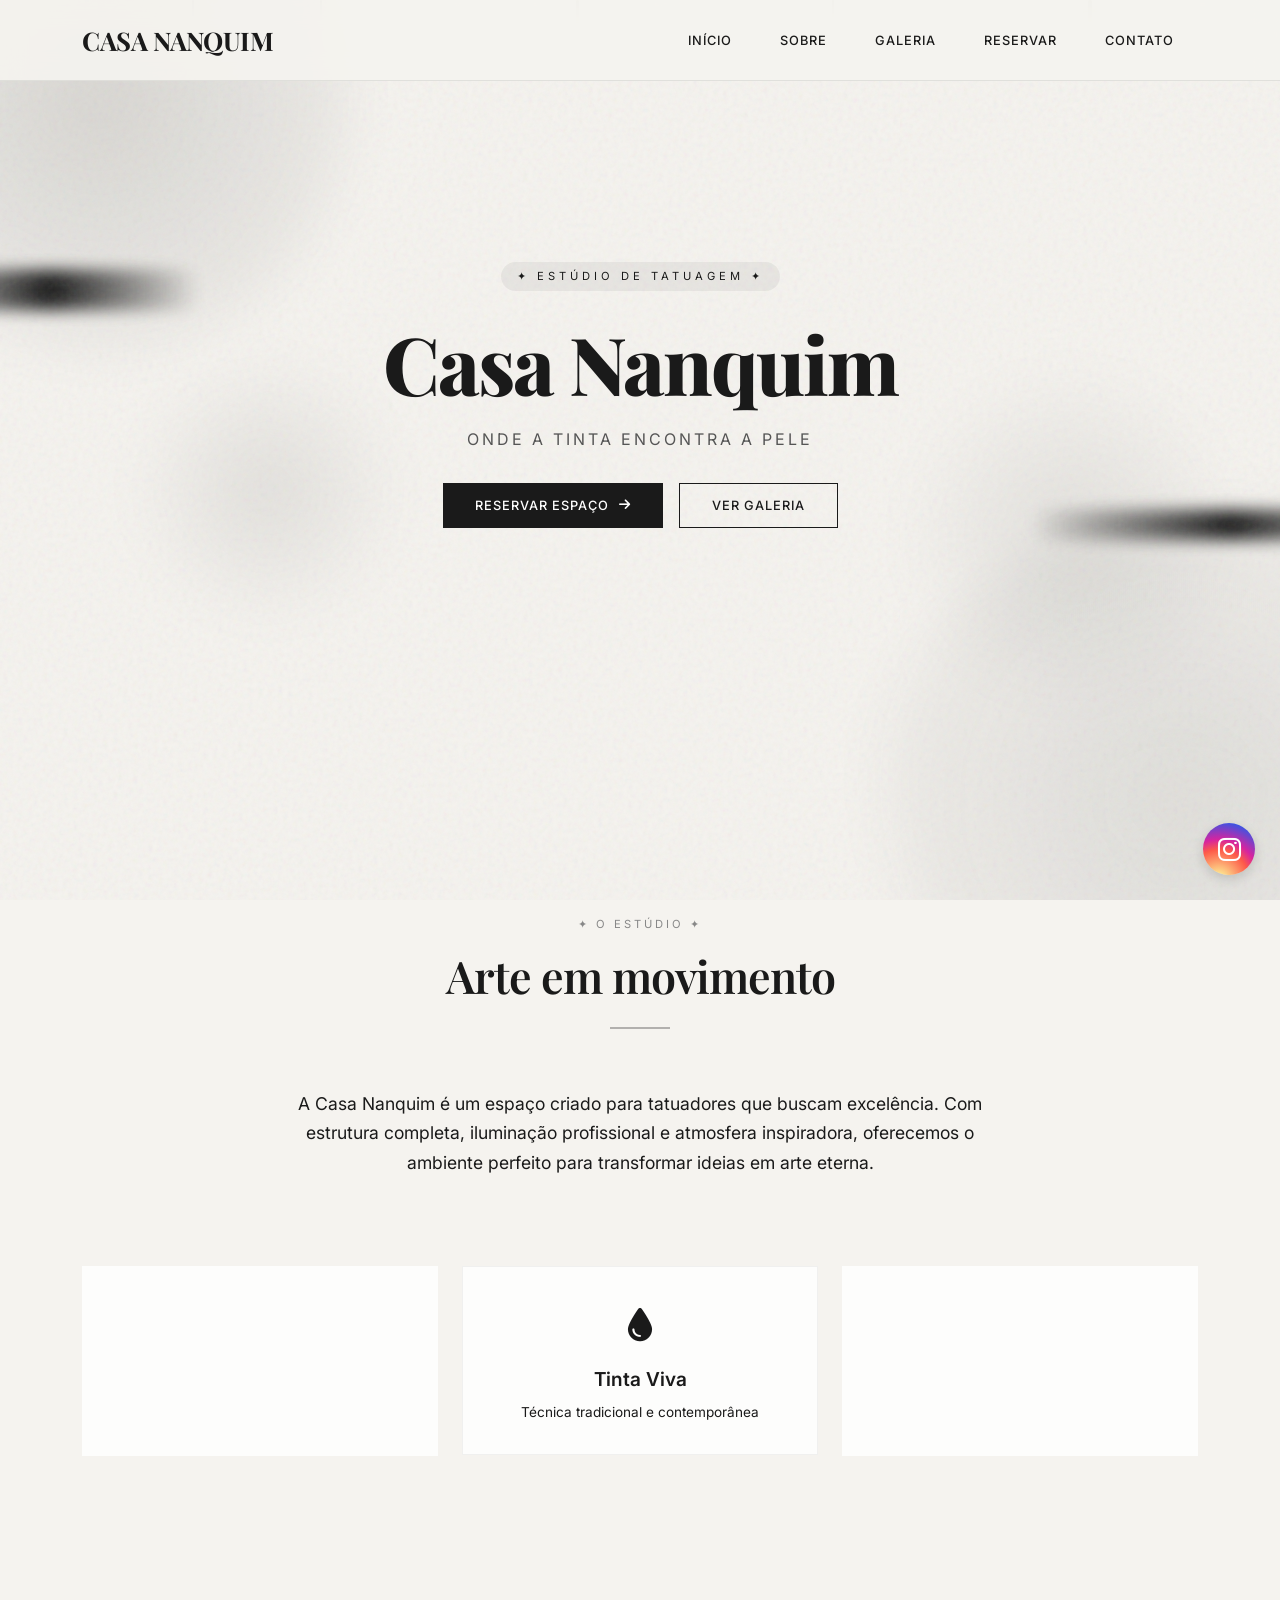
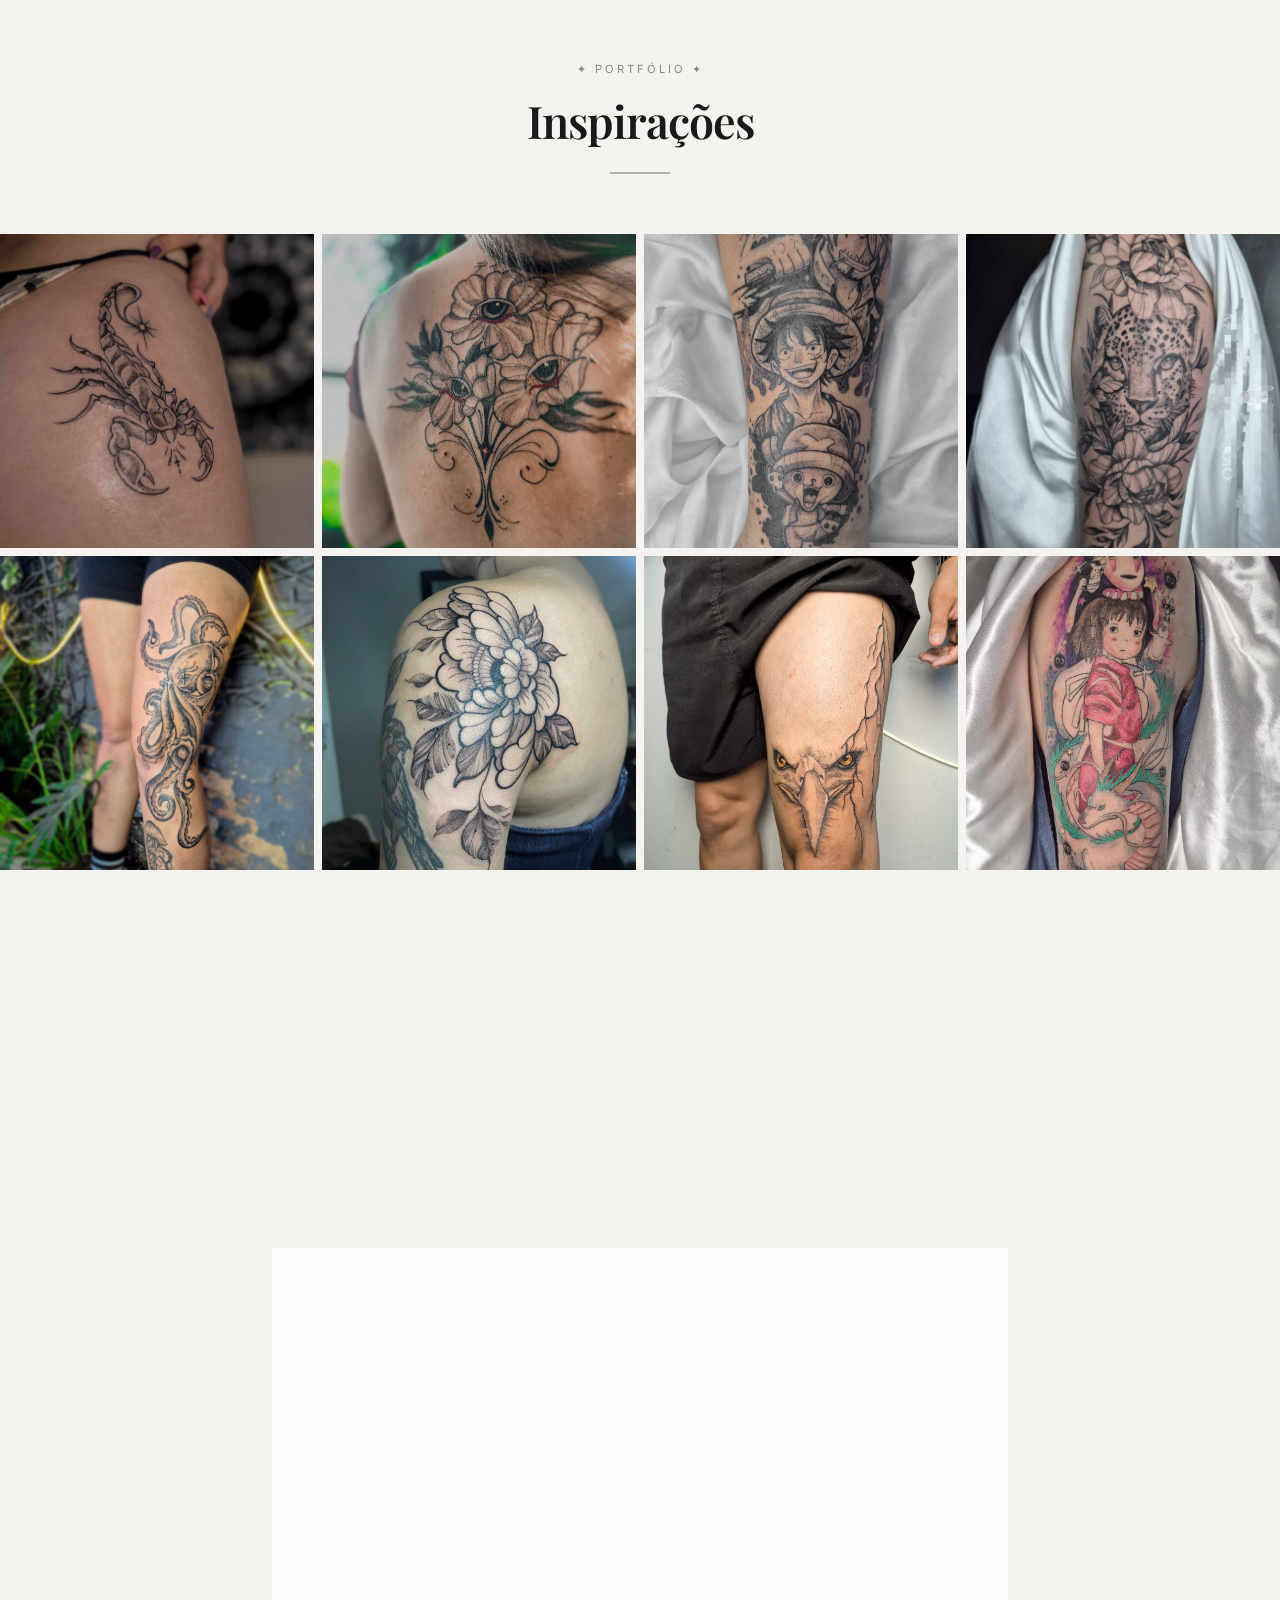
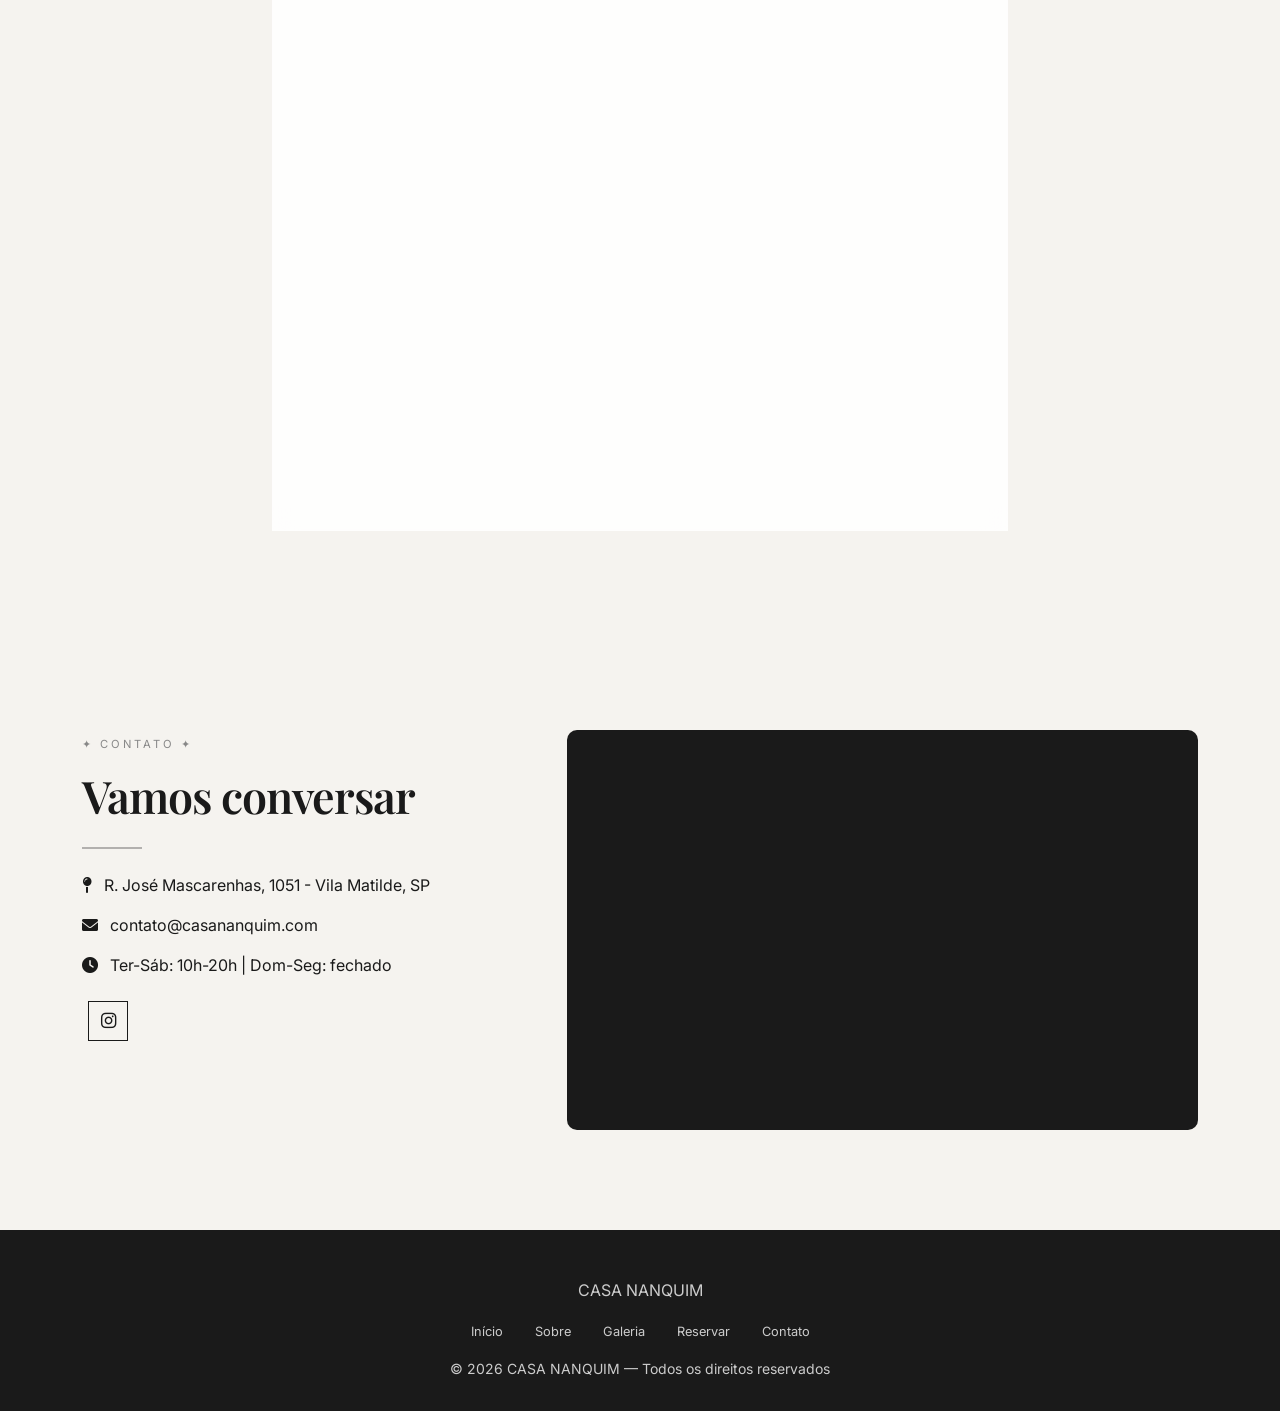
==== index.html @ 921f2892 "Update index.html" ====
<!DOCTYPE html>
<html lang="pt-BR">
<head>
  <meta charset="UTF-8">
  <meta name="viewport" content="width=device-width, initial-scale=1.0, viewport-fit=cover">
  <meta name="description" content="Casa Nanquim - Estúdio de Tatuagem. Reserve seu espaço.">
  <title>Casa Nanquim | Estúdio de Tatuagem</title>
  
  <!-- Fonts & Libraries -->
  <link href="https://cdn.jsdelivr.net/npm/bootstrap@5.3.0/dist/css/bootstrap.min.css" rel="stylesheet">
  <link href="https://fonts.googleapis.com/css2?family=Inter:opsz,wght@14..32,300;400;500;600;700;800&family=Playfair+Display:wght@400;500;600;700;800;900&display=swap" rel="stylesheet">
  <link rel="stylesheet" href="https://cdnjs.cloudflare.com/ajax/libs/font-awesome/6.0.0-beta3/css/all.min.css">
  <link href="https://unpkg.com/aos@2.3.1/dist/aos.css" rel="stylesheet">
  
  <!-- Main CSS -->
  <link rel="stylesheet" href="style.css">
  
  <!-- Favicon inline -->
  <link rel="icon" type="image/png" href="./img/faviconnanquim.png">
</head>
<body>

<!-- Transição de entrada -->
<div class="page-transition" id="pageTransition">
  <div class="transition-content">
    <div class="logo-icon">
      <img src="img/logo.png" alt="Casa Nanquim" style="width: 80px; height: auto;">
    </div>
    <h3>CASA NANQUIM</h3>
    <div class="ink-drop"></div>
    <p style="color: #f5f3ef; letter-spacing: 2px; font-size: 0.8rem;">Onde a tinta encontra a pele</p>
  </div>
</div>

<!-- Camada de efeitos de tinta -->
<div class="ink-canvas">
  <div class="ink-blob"></div><div class="ink-blob"></div><div class="ink-blob"></div><div class="ink-blob"></div>
  <div class="ink-splash"></div><div class="ink-splash"></div><div class="ink-splash"></div><div class="ink-splash"></div><div class="ink-splash"></div>
  <div class="ink-drip"></div><div class="ink-drip"></div><div class="ink-drip"></div><div class="ink-drip"></div><div class="ink-drip"></div>
  <div class="ink-stroke"></div><div class="ink-stroke"></div>
</div>
<div class="paper-texture"></div>

<div class="content">
  <!-- Navbar -->
  <nav class="navbar navbar-expand-lg fixed-top">
    <div class="container">
      <a class="navbar-brand" href="#">CASA NANQUIM</a>
      <button class="navbar-toggler" type="button" data-bs-toggle="collapse" data-bs-target="#navbarNav">
        <i class="fas fa-bars"></i>
      </button>
      <div class="collapse navbar-collapse" id="navbarNav">
        <ul class="navbar-nav ms-auto">
          <li class="nav-item"><a class="nav-link" href="#home">Início</a></li>
          <li class="nav-item"><a class="nav-link" href="#sobre">Sobre</a></li>
          <li class="nav-item"><a class="nav-link" href="#galeria">Galeria</a></li>
          <li class="nav-item"><a class="nav-link" href="#reserva">Reservar</a></li>
          <li class="nav-item"><a class="nav-link" href="#contato">Contato</a></li>
        </ul>
      </div>
    </div>
  </nav>

  <!-- Hero -->
  <section id="home" class="hero">
    <div class="hero-content" data-aos="fade-up-ink" data-aos-duration="1000">
      <div class="hero-badge" data-aos="fade-up" data-aos-delay="200">✦ ESTÚDIO DE TATUAGEM ✦</div>
      <h1 data-aos="zoom-ink" data-aos-delay="400">Casa Nanquim</h1>
      <div class="subtitle" data-aos="fade-up" data-aos-delay="600">Onde a tinta encontra a pele</div>
      <div class="d-flex gap-3 justify-content-center" data-aos="fade-up" data-aos-delay="800">
        <a href="#reserva" class="btn-ink">Reservar espaço <i class="fas fa-arrow-right"></i></a>
        <a href="#galeria" class="btn-ink btn-outline">Ver galeria</a>
      </div>
    </div>
  </section>

  <!-- Sobre -->
  <section id="sobre">
    <div class="container">
      <div class="section-header" data-aos="fade-up">
        <span class="section-tag">✦ O ESTÚDIO ✦</span>
        <h2 class="section-title">Arte em movimento</h2>
        <div class="ink-divider"></div>
      </div>
      <div class="row justify-content-center">
        <div class="col-lg-8 text-center" data-aos="fade-up-ink" data-aos-delay="100">
          <p style="font-size: 1.1rem; line-height: 1.7;">A Casa Nanquim é um espaço criado para tatuadores que buscam excelência. Com estrutura completa, iluminação profissional e atmosfera inspiradora, oferecemos o ambiente perfeito para transformar ideias em arte eterna.</p>
        </div>
      </div>
      <div class="row mt-5 g-4 row-cards">
        <div class="col-md-4 d-flex" data-aos="slide-right-ink" data-aos-delay="100">
          <div class="card-ink w-100">
            <div class="brush-icon"><i class="fas fa-feather-alt"></i></div>
            <h5>Precisão</h5>
            <p class="small">Traços precisos como pinceladas de nanquim</p>
          </div>
        </div>
        <div class="col-md-4 d-flex" data-aos="zoom-ink" data-aos-delay="200">
          <div class="card-ink w-100">
            <div class="brush-icon"><i class="fas fa-droplet"></i></div>
            <h5>Tinta Viva</h5>
            <p class="small">Técnica tradicional e contemporânea</p>
          </div>
        </div>
        <div class="col-md-4 d-flex" data-aos="slide-left-ink" data-aos-delay="300">
          <div class="card-ink w-100">
            <div class="brush-icon"><i class="fas fa-palette"></i></div>
            <h5>Expressão</h5>
            <p class="small">Cada traço carrega sua identidade</p>
          </div>
        </div>
      </div>
    </div>
  </section>

  <!-- Galeria -->
  <section id="galeria">
    <div class="container-fluid px-0">
      <div class="section-header" data-aos="fade-up">
        <span class="section-tag">✦ PORTFÓLIO ✦</span>
        <h2 class="section-title">Inspirações</h2>
        <div class="ink-divider"></div>
      </div>
    </div>
    <div class="gallery-grid" data-aos="fade-up-ink" data-aos-delay="100">
      <div class="gallery-item" data-img="/img/tatoo1.jpeg"><img src="/img/tatoo1.jpeg" alt="Tattoo 1"><div class="gallery-overlay"><i class="fas fa-search-plus"></i></div></div>
      <div class="gallery-item" data-img="/img/tatoo2.jpeg"><img src="/img/tatoo2.jpeg" alt="Tattoo 2"><div class="gallery-overlay"><i class="fas fa-search-plus"></i></div></div>
      <div class="gallery-item" data-img="/img/tatoo3.jpeg"><img src="/img/tatoo3.jpeg" alt="Tattoo 3"><div class="gallery-overlay"><i class="fas fa-search-plus"></i></div></div>
      <div class="gallery-item" data-img="/img/tatoo4.jpeg"><img src="/img/tatoo4.jpeg" alt="Tattoo 4"><div class="gallery-overlay"><i class="fas fa-search-plus"></i></div></div>
      <div class="gallery-item" data-img="/img/tatoo5.jpeg"><img src="/img/tatoo5.jpeg" alt="Tattoo 5"><div class="gallery-overlay"><i class="fas fa-search-plus"></i></div></div>
      <div class="gallery-item" data-img="/img/tatoo6.jpeg"><img src="/img/tatoo6.jpeg" alt="Tattoo 6"><div class="gallery-overlay"><i class="fas fa-search-plus"></i></div></div>
      <div class="gallery-item" data-img="/img/tatoo7.jpeg"><img src="/img/tatoo7.jpeg" alt="Tattoo 7"><div class="gallery-overlay"><i class="fas fa-search-plus"></i></div></div>
      <div class="gallery-item" data-img="/img/tatoo8.jpeg"><img src="/img/tatoo8.jpeg" alt="Tattoo 8"><div class="gallery-overlay"><i class="fas fa-search-plus"></i></div></div>
    </div>
  </section>

  <!-- Modal Galeria -->
  <div class="gallery-modal" id="galleryModal"><span class="close-modal">&times;</span><img id="modalImage" src="" alt=""></div>

  <!-- Reserva -->
  <section id="reserva" class="reserva-section">
    <div class="container">
      <div class="section-header" data-aos="fade-up">
        <span class="section-tag">✦ RESERVE SEU ESPAÇO ✦</span>
        <h2 class="section-title">Agende sua sessão</h2>
        <div class="ink-divider"></div>
      </div>
      <div class="row g-4 justify-content-center">
        <div class="col-lg-8" data-aos="zoom-ink" data-aos-delay="100">
          <div class="booking-card">
            <form id="reservaForm">
              <div class="row">
                <div class="col-md-6 mb-3"><label class="form-label">Nome do Tatuador *</label><input type="text" class="form-control" id="nome" required></div>
                <div class="col-md-6 mb-3"><label class="form-label">WhatsApp *</label><input type="tel" class="form-control" id="whatsapp" placeholder="(11) 99999-9999" required></div>
              </div>
              <div class="mb-3"><label class="form-label">Email (opcional)</label><input type="email" class="form-control" id="email"></div>
              
              <div class="mb-4">
                <label class="form-label">1. Duração da Sessão *</label>
                <div class="row g-3">
                  <div class="col-md-4"><button type="button" class="opcao-btn" data-duracao="2" data-horas="2" data-valor="80"><i class="fas fa-clock me-2"></i><strong>2 horas</strong><br><span class="valor">R$ 80,00</span></button></div>
                  <div class="col-md-4"><button type="button" class="opcao-btn" data-duracao="4" data-horas="4" data-valor="150"><i class="fas fa-clock me-2"></i><strong>4 horas</strong><br><span class="valor">R$ 150,00</span></button></div>
                  <div class="col-md-4"><button type="button" class="opcao-btn" data-duracao="8" data-horas="8" data-valor="250"><i class="fas fa-clock me-2"></i><strong>8 horas</strong><br><span class="valor">R$ 250,00</span></button></div>
                </div>
              </div>
              
              <div class="mb-4"><label class="form-label">2. Selecione a Data *</label><input type="date" class="form-control" id="data" required></div>
              
              <div class="mb-4"><label class="form-label">3. Horários Disponíveis *</label><div id="horariosContainer" class="horarios-grid"><div class="texto-muted">Primeiro, selecione a duração e a data</div></div></div>
              
              <button type="submit" class="btn-ink w-100" id="submitBtn"><i class="fas fa-calendar-check me-2"></i> Solicitar Reserva</button>
              <div id="mensagem" class="mt-3"></div>
            </form>
            <div class="status-card p-3 mt-4">
              <div class="d-flex justify-content-between align-items-center">
                <span><i class="fas fa-sync-alt me-2" id="statusIcon"></i><span id="statusText"></span></span>
                <span class="badge bg-secondary" id="ultimaAtualizacao">-</span>
              </div>
            </div>
          </div>
        </div>
      </div>
    </div>
  </section>

  <!-- Contato -->
  <section id="contato">
    <div class="container">
      <div class="row g-5">
        <div class="col-lg-5" data-aos="slide-right-ink" data-aos-delay="100">
          <span class="section-tag">✦ CONTATO ✦</span>
          <h2 class="section-title">Vamos conversar</h2>
          <div class="ink-divider" style="margin-left: 0;"></div>
          <div class="mt-4">
            <div class="mb-3"><i class="fas fa-map-pin me-2"></i> R. José Mascarenhas, 1051 - Vila Matilde, SP</div>
            <div class="mb-3"><i class="fas fa-envelope me-2"></i> contato@casananquim.com</div>
            <div class="mb-3"><i class="fas fa-clock me-2"></i> Ter-Sáb: 10h-20h | Dom-Seg: fechado</div>
          </div>
          <div class="mt-4">
            <a href="https://www.instagram.com/casananquim/" target="_blank" class="social-icon" aria-label="Instagram"><i class="fab fa-instagram"></i></a>
          </div>
        </div>
        <div class="col-lg-7" data-aos="slide-left-ink" data-aos-delay="100">
          <div class="map-container">
            <iframe 
              src="https://www.google.com/maps?q=Casa+Nanquim+Tatuagem&output=embed"
              allowfullscreen=""
              loading="lazy">
            </iframe>
          </div>
        </div>
      </div>
    </div>
  </section>

  <!-- Footer -->
  <footer class="footer">
    <div class="container text-center">
      <div class="mb-3">CASA NANQUIM</div>
      <div class="mb-3"><a href="#home">Início</a><a href="#sobre">Sobre</a><a href="#galeria">Galeria</a><a href="#reserva">Reservar</a><a href="#contato">Contato</a></div>
      <div class="small">© <span id="currentYear"></span> CASA NANQUIM — Todos os direitos reservados</div>
    </div>
  </footer>
</div>

<!-- Instagram Float -->
<a href="https://www.instagram.com/direct/t/17844168279024215/" class="instagram-float" target="_blank" rel="noopener noreferrer">
  <i class="fab fa-instagram"></i>
</a>

<!-- Scripts -->
<script src="https://cdn.jsdelivr.net/npm/bootstrap@5.3.0/dist/js/bootstrap.bundle.min.js"></script>
<script src="https://unpkg.com/aos@2.3.1/dist/aos.js"></script>
<script src="script.js"></script>
</body>
</html>
---- style.css ----
* {
  margin: 0;
  padding: 0;
  box-sizing: border-box;
}

body {
  background: #f5f3ef;
  color: #1a1a1a;
  font-family: 'Inter', sans-serif;
  overflow-x: hidden;
}

/* ===== TRANSITION DE ENTRADA ===== */
.page-transition {
  position: fixed;
  top: 0;
  left: 0;
  width: 100%;
  height: 100%;
  background: #1a1a1a;
  z-index: 9999;
  display: flex;
  align-items: center;
  justify-content: center;
  transition: transform 0.8s cubic-bezier(0.77, 0, 0.18, 1);
  transform: translateY(0);
}

.page-transition.hide {
  transform: translateY(-100%);
}

.transition-content {
  text-align: center;
  animation: fadeInScale 0.6s ease-out;
}

.transition-content .logo-icon {
  font-size: 4rem;
  color: #f5f3ef;
  margin-bottom: 1rem;
  animation: pulse 1.2s ease-in-out infinite;
}

@keyframes pulse {
  0%, 100% { transform: scale(1); opacity: 1; }
  50% { transform: scale(1.1); opacity: 0.8; }
}

.transition-content h3 {
  font-family: 'Playfair Display', serif;
  color: #f5f3ef;
  letter-spacing: 4px;
  font-size: 1.5rem;
}

.transition-content .ink-drop {
  width: 2px;
  height: 60px;
  background: #f5f3ef;
  margin: 1.5rem auto;
  animation: dropLine 1.2s ease-in-out infinite;
}

@keyframes dropLine {
  0%, 100% { transform: scaleY(0.3); opacity: 0.3; }
  50% { transform: scaleY(1); opacity: 1; }
}

@keyframes fadeInScale {
  from { opacity: 0; transform: scale(0.9); }
  to { opacity: 1; transform: scale(1); }
}

/* ===== EFEITOS DE TINTA CONTÍNUOS ===== */
.ink-canvas {
  position: fixed;
  top: 0;
  left: 0;
  width: 100%;
  height: 100%;
  pointer-events: none;
  z-index: 0;
  overflow: hidden;
}

.ink-blob {
  position: absolute;
  background: radial-gradient(ellipse at center, rgba(0,0,0,0.08) 0%, rgba(0,0,0,0) 70%);
  border-radius: 60% 40% 50% 50% / 45% 50% 50% 55%;
  filter: blur(25px);
  animation: blobFloat 20s ease-in-out infinite;
}

.ink-blob:nth-child(1) { width: 500px; height: 500px; top: -150px; left: -150px; background: radial-gradient(ellipse, rgba(0,0,0,0.12), transparent); }
.ink-blob:nth-child(2) { width: 600px; height: 600px; bottom: -200px; right: -200px; animation-duration: 25s; background: radial-gradient(ellipse, rgba(30,30,30,0.1), transparent); }
.ink-blob:nth-child(3) { width: 350px; height: 350px; top: 40%; left: 70%; animation-duration: 18s; }
.ink-blob:nth-child(4) { width: 280px; height: 280px; bottom: 30%; left: 10%; animation-duration: 22s; }

@keyframes blobFloat {
  0%, 100% { border-radius: 60% 40% 50% 50% / 45% 50% 50% 55%; transform: translate(0,0) rotate(0deg); }
  33% { border-radius: 45% 55% 40% 60% / 50% 45% 55% 50%; transform: translate(40px,-30px) rotate(6deg); }
  66% { border-radius: 50% 45% 55% 40% / 40% 55% 45% 60%; transform: translate(-30px,25px) rotate(-5deg); }
}

.ink-splash {
  position: absolute;
  background: #1a1a1a;
  border-radius: 50%;
  opacity: 0;
  animation: splashAnim 3s ease-out infinite;
}
@keyframes splashAnim {
  0% { transform: scale(0); opacity: 0.4; }
  50% { opacity: 0.2; }
  100% { transform: scale(3); opacity: 0; }
}
.ink-splash:nth-child(5) { width: 60px; height: 60px; top: 20%; left: 15%; animation-delay: 0s; }
.ink-splash:nth-child(6) { width: 40px; height: 40px; bottom: 25%; right: 20%; animation-delay: 1.2s; }
.ink-splash:nth-child(7) { width: 80px; height: 80px; top: 60%; left: 85%; animation-delay: 0.7s; }
.ink-splash:nth-child(8) { width: 30px; height: 30px; top: 75%; left: 30%; animation-delay: 2s; }
.ink-splash:nth-child(9) { width: 50px; height: 50px; bottom: 10%; left: 60%; animation-delay: 1.5s; }

.ink-drip {
  position: absolute;
  width: 3px;
  height: 20px;
  background: #1a1a1a;
  border-radius: 2px;
  opacity: 0.3;
  animation: dripFall 2.8s linear infinite;
}
@keyframes dripFall {
  0% { transform: translateY(-100px); opacity: 0.4; }
  80% { opacity: 0.2; }
  100% { transform: translateY(100vh); opacity: 0; }
}
.ink-drip:nth-child(10) { left: 25%; animation-delay: 0s; width: 2px; height: 15px; }
.ink-drip:nth-child(11) { left: 45%; animation-delay: 1s; width: 3px; height: 25px; }
.ink-drip:nth-child(12) { left: 65%; animation-delay: 0.5s; width: 2px; height: 18px; }
.ink-drip:nth-child(13) { left: 85%; animation-delay: 1.8s; width: 4px; height: 22px; }
.ink-drip:nth-child(14) { left: 15%; animation-delay: 2.2s; width: 2px; height: 16px; }

.ink-stroke {
  position: absolute;
  background: rgba(0,0,0,0.05);
  filter: blur(8px);
  animation: strokeMove 12s ease-in-out infinite;
}
@keyframes strokeMove {
  0%, 100% { transform: translateX(-50px) rotate(0deg); opacity: 0.3; }
  50% { transform: translateX(50px) rotate(5deg); opacity: 0.6; }
}
.ink-stroke:nth-child(15) { width: 300px; height: 40px; top: 30%; left: -100px; background: linear-gradient(90deg, transparent, #1a1a1a, transparent); }
.ink-stroke:nth-child(16) { width: 400px; height: 30px; bottom: 40%; right: -150px; background: linear-gradient(270deg, transparent, #1a1a1a, transparent); animation-duration: 15s; }

.paper-texture {
  position: fixed;
  top: 0;
  left: 0;
  width: 100%;
  height: 100%;
  pointer-events: none;
  z-index: 1;
  opacity: 0.08;
  background-image: url("data:image/svg+xml,%3Csvg viewBox='0 0 200 200' xmlns='http://www.w3.org/2000/svg'%3E%3Cfilter id='noise'%3E%3CfeTurbulence type='fractalNoise' baseFrequency='0.9' numOctaves='4' stitchTiles='stitch'/%3E%3C/filter%3E%3Crect width='100%25' height='100%25' filter='url(%23noise)'/%3E%3C/svg%3E");
}

.content {
  position: relative;
  z-index: 10;
  background: transparent;
}

/* === NAVEGAÇÃO === */
.navbar {
  background: rgba(245, 243, 239, 0.92);
  backdrop-filter: blur(12px);
  border-bottom: 1px solid rgba(0, 0, 0, 0.08);
  padding: 1rem 0;
  transition: all 0.3s ease;
  position: fixed;
  top: 0;
  width: 100%;
  z-index: 1000;
}
.navbar.scrolled {
  padding: 0.6rem 0;
  background: rgba(245, 243, 239, 0.98);
}
.navbar-brand {
  font-family: 'Playfair Display', serif;
  font-size: 1.6rem;
  font-weight: 700;
  letter-spacing: -0.5px;
  color: #1a1a1a !important;
}
.nav-link {
  font-size: 0.8rem;
  font-weight: 500;
  letter-spacing: 1px;
  text-transform: uppercase;
  color: #1a1a1a !important;
  margin: 0 1rem;
  transition: opacity 0.2s;
}
.nav-link:hover { opacity: 0.6; }

/* === HERO === */
.hero {
  min-height: 90vh;
  display: flex;
  align-items: center;
  justify-content: center;
  text-align: center;
  position: relative;
  margin-top: 0;
  padding-top: 80px;
}
.hero-content {
  max-width: 800px;
  margin: 0 auto;
  padding: 2rem;
}
.hero-badge {
  display: inline-block;
  font-size: 0.7rem;
  letter-spacing: 4px;
  text-transform: uppercase;
  background: rgba(0,0,0,0.05);
  padding: 0.4rem 1rem;
  margin-bottom: 1.5rem;
  border-radius: 30px;
}
.hero h1 {
  font-family: 'Playfair Display', serif;
  font-size: 5rem;
  font-weight: 800;
  letter-spacing: -2px;
  margin-bottom: 1rem;
  color: #1a1a1a;
}
.hero .subtitle {
  font-size: 1rem;
  letter-spacing: 3px;
  text-transform: uppercase;
  color: #555;
  margin-bottom: 2rem;
}

/* === BOTÕES === */
.btn-ink {
  display: inline-flex;
  align-items: center;
  gap: 10px;
  background: #1a1a1a;
  color: #fff;
  border: none;
  padding: 12px 32px;
  font-size: 0.8rem;
  font-weight: 500;
  letter-spacing: 1px;
  text-transform: uppercase;
  transition: all 0.3s ease;
  position: relative;
  overflow: hidden;
  text-decoration: none;
}
.btn-ink::after {
  content: '';
  position: absolute;
  top: 0;
  left: -100%;
  width: 100%;
  height: 100%;
  background: linear-gradient(90deg, transparent, rgba(255,255,255,0.2), transparent);
  transition: left 0.5s;
}
.btn-ink:hover::after { left: 100%; }
.btn-ink:hover { background: #333; transform: translateY(-2px); color: #fff; }
.btn-outline {
  background: transparent;
  border: 1px solid #1a1a1a;
  color: #1a1a1a;
}
.btn-outline:hover { background: #1a1a1a; color: #fff; }

/* === SEÇÕES === */
section { padding: 100px 0; position: relative; }
.section-header { text-align: center; margin-bottom: 60px; }
.section-tag { font-size: 0.7rem; letter-spacing: 3px; text-transform: uppercase; color: #888; margin-bottom: 1rem; display: inline-block; }
.section-title { font-family: 'Playfair Display', serif; font-size: 2.8rem; font-weight: 600; letter-spacing: -1px; margin-bottom: 1rem; color: #1a1a1a; }
.ink-divider { width: 60px; height: 2px; background: #1a1a1a; margin: 1.5rem auto; opacity: 0.3; }

/* === CARDS - Tamanhos uniformes === */
.row-cards {
  display: flex;
  flex-wrap: wrap;
}
.card-ink {
  background: rgba(255,255,255,0.8);
  backdrop-filter: blur(4px);
  border: 1px solid rgba(0,0,0,0.05);
  padding: 2rem 1.5rem;
  text-align: center;
  transition: all 0.4s ease;
  cursor: pointer;
  position: relative;
  overflow: hidden;
  height: 100%;
  display: flex;
  flex-direction: column;
  justify-content: flex-start;
  align-items: center;
}
.card-ink::before {
  content: '';
  position: absolute;
  top: -50%;
  left: -50%;
  width: 200%;
  height: 200%;
  background: radial-gradient(circle, rgba(0,0,0,0.03) 0%, transparent 70%);
  opacity: 0;
  transition: opacity 0.5s;
}
.card-ink:hover::before { opacity: 1; }
.card-ink:hover { transform: translateY(-8px); box-shadow: 0 20px 30px -15px rgba(0,0,0,0.1); }
.card-ink.selected {
  background: #1a1a1a;
  color: #fff;
  border-color: #1a1a1a;
}
.card-ink.selected .price, .card-ink.selected .brush-icon { color: #fff; }
.brush-icon { font-size: 2.2rem; color: #1a1a1a; margin-bottom: 1rem; display: inline-block; }
.card-ink h5 { font-size: 1.2rem; font-weight: 600; margin-bottom: 0.75rem; }
.card-ink p { font-size: 0.85rem; line-height: 1.4; margin-bottom: 0; flex-grow: 0; }
.card-ink .price { font-size: 1.8rem; font-weight: 700; margin: 0.5rem 0; }

/* === FORMULÁRIO DE RESERVA === */
.booking-card {
  background: rgba(255,255,255,0.85);
  backdrop-filter: blur(12px);
  border: 1px solid rgba(0,0,0,0.05);
  padding: 2.5rem;
}
.form-control {
  background: #fff;
  border: 1px solid #ddd;
  padding: 12px 16px;
  border-radius: 0;
}
.form-control:focus { border-color: #1a1a1a; box-shadow: none; }
.form-label { font-size: 0.7rem; letter-spacing: 1px; text-transform: uppercase; color: #666; margin-bottom: 0.5rem; }

.opcao-btn {
  background: rgba(255,255,255,0.8);
  border: 1px solid rgba(0,0,0,0.1);
  color: #1a1a1a;
  padding: 20px 10px;
  text-align: center;
  cursor: pointer;
  transition: all 0.3s ease;
  width: 100%;
  font-size: 0.9rem;
}
.opcao-btn:hover { background: #f0f0f0; transform: translateY(-3px); }
.opcao-btn.selected { background: #1a1a1a; color: #fff; border-color: #1a1a1a; }
.opcao-btn strong { font-size: 1.3rem; display: block; margin: 10px 0; }
.opcao-btn .valor { font-size: 1.1rem; font-weight: bold; }

.horarios-grid {
  display: grid;
  grid-template-columns: repeat(auto-fill, minmax(120px, 1fr));
  gap: 12px;
  margin-top: 15px;
}
.horario-btn {
  background: #fff;
  border: 1px solid #ddd;
  padding: 12px 8px;
  text-align: center;
  cursor: pointer;
  transition: all 0.2s;
  font-size: 0.85rem;
}
.horario-btn:hover { background: #f0f0f0; border-color: #1a1a1a; }
.horario-btn.selected { background: #1a1a1a; color: #fff; border-color: #1a1a1a; }
.horario-btn.disabled { background: #f5f5f5; color: #bbb; cursor: not-allowed; text-decoration: line-through; }

.status-card {
  background: rgba(0,0,0,0.03);
  padding: 0.8rem 1rem;
  margin-top: 1.5rem;
  font-size: 0.8rem;
  border-left: 3px solid #1a1a1a;
}
.loading-spinner {
  display: inline-block;
  width: 20px;
  height: 20px;
  border: 2px solid #ccc;
  border-top-color: #1a1a1a;
  border-radius: 50%;
  animation: spin 0.6s linear infinite;
}
@keyframes spin { to { transform: rotate(360deg); } }

/* === GALERIA === */
.gallery-grid {
  display: grid;
  grid-template-columns: repeat(4, 1fr);
  gap: 8px;
}
.gallery-item {
  position: relative;
  aspect-ratio: 1;
  overflow: hidden;
  cursor: pointer;
}
.gallery-item img { width: 100%; height: 100%; object-fit: cover; transition: transform 0.5s ease; }
.gallery-item:hover img { transform: scale(1.05); }
.gallery-overlay {
  position: absolute;
  top: 0;
  left: 0;
  width: 100%;
  height: 100%;
  background: rgba(0,0,0,0.6);
  display: flex;
  align-items: center;
  justify-content: center;
  opacity: 0;
  transition: opacity 0.3s;
}
.gallery-item:hover .gallery-overlay { opacity: 1; }
.gallery-overlay i { color: #fff; font-size: 2rem; }
.gallery-modal {
  display: none;
  position: fixed;
  top: 0;
  left: 0;
  width: 100%;
  height: 100%;
  background: rgba(0,0,0,0.95);
  z-index: 2000;
  cursor: pointer;
}
.gallery-modal.active { display: flex; align-items: center; justify-content: center; }
.gallery-modal img { max-width: 90%; max-height: 90%; }
.close-modal { position: absolute; top: 20px; right: 30px; color: #fff; font-size: 2rem; cursor: pointer; }

/* Footer */
.footer {
  background: #1a1a1a;
  color: #ccc;
  padding: 3rem 0 2rem;
  position: relative;
  z-index: 10;
}
.footer a { color: #ccc; text-decoration: none; margin: 0 1rem; font-size: 0.8rem; }
.footer a:hover { color: #fff; }

/* REDES SOCIAIS - ESTILO NANQUIM */
.social-icon {
  display: inline-flex;
  align-items: center;
  justify-content: center;
  width: 40px;
  height: 40px;
  background: transparent;
  border: 1px solid #1a1a1a;
  color: #1a1a1a;
  margin: 0 6px;
  transition: all 0.25s ease;
  text-decoration: none;
  font-size: 1.1rem;
}
.social-icon:hover {
  background: #1a1a1a;
  color: #f5f3ef;
  border-color: #1a1a1a;
  transform: translateY(-3px);
}

/* MAPA ESTILO TINTA NANQUIM */
.map-container {
  width: 100%;
  height: 400px;
  overflow: hidden;
  border-radius: 10px;
  background: #1a1a1a;
}
.map-container iframe {
  width: 100%;
  height: 100%;
  border: 0;
  filter: invert(90%) hue-rotate(180deg) contrast(90%);
}

/* Instagram Float - mesmo estilo do WhatsApp, mas com cores do Instagram */
.instagram-float {
  position: fixed;
  bottom: 25px;
  right: 25px;
  background: radial-gradient(circle at 30% 110%, #fdf497 0%, #fdf497 5%, #fd5949 45%, #d6249f 60%, #285AEB 90%);
  color: #fff;
  width: 52px;
  height: 52px;
  border-radius: 50%;
  display: flex;
  align-items: center;
  justify-content: center;
  font-size: 26px;
  transition: transform 0.2s, box-shadow 0.2s;
  z-index: 9999;
  text-decoration: none;
  box-shadow: 0 4px 12px rgba(0,0,0,0.15);
}

.instagram-float:hover {
  transform: scale(1.1);
  box-shadow: 0 6px 16px rgba(0,0,0,0.25);
  color: #fff;
}

/* Animações customizadas para AOS */
[data-aos="fade-up-ink"] {
  opacity: 0;
  transform: translateY(40px);
  transition-property: transform, opacity;
}
[data-aos="fade-up-ink"].aos-animate {
  opacity: 1;
  transform: translateY(0);
}
[data-aos="zoom-ink"] {
  opacity: 0;
  transform: scale(0.95);
  transition-property: transform, opacity;
}
[data-aos="zoom-ink"].aos-animate {
  opacity: 1;
  transform: scale(1);
}
[data-aos="slide-right-ink"] {
  opacity: 0;
  transform: translateX(-40px);
  transition-property: transform, opacity;
}
[data-aos="slide-right-ink"].aos-animate {
  opacity: 1;
  transform: translateX(0);
}
[data-aos="slide-left-ink"] {
  opacity: 0;
  transform: translateX(40px);
  transition-property: transform, opacity;
}
[data-aos="slide-left-ink"].aos-animate {
  opacity: 1;
  transform: translateX(0);
}

@media (max-width: 768px) {
  .hero h1 { font-size: 2.8rem; }
  .section-title { font-size: 2rem; }
  .gallery-grid { grid-template-columns: repeat(2, 1fr); }
  .booking-card { padding: 1.5rem; }
  section { padding: 60px 0; }
  .whatsapp-float {
    bottom: 20px;
    right: 20px;
    width: 48px;
    height: 48px;
    font-size: 24px;
  }
}
@media (max-width: 480px) { .gallery-grid { grid-template-columns: 1fr; } }
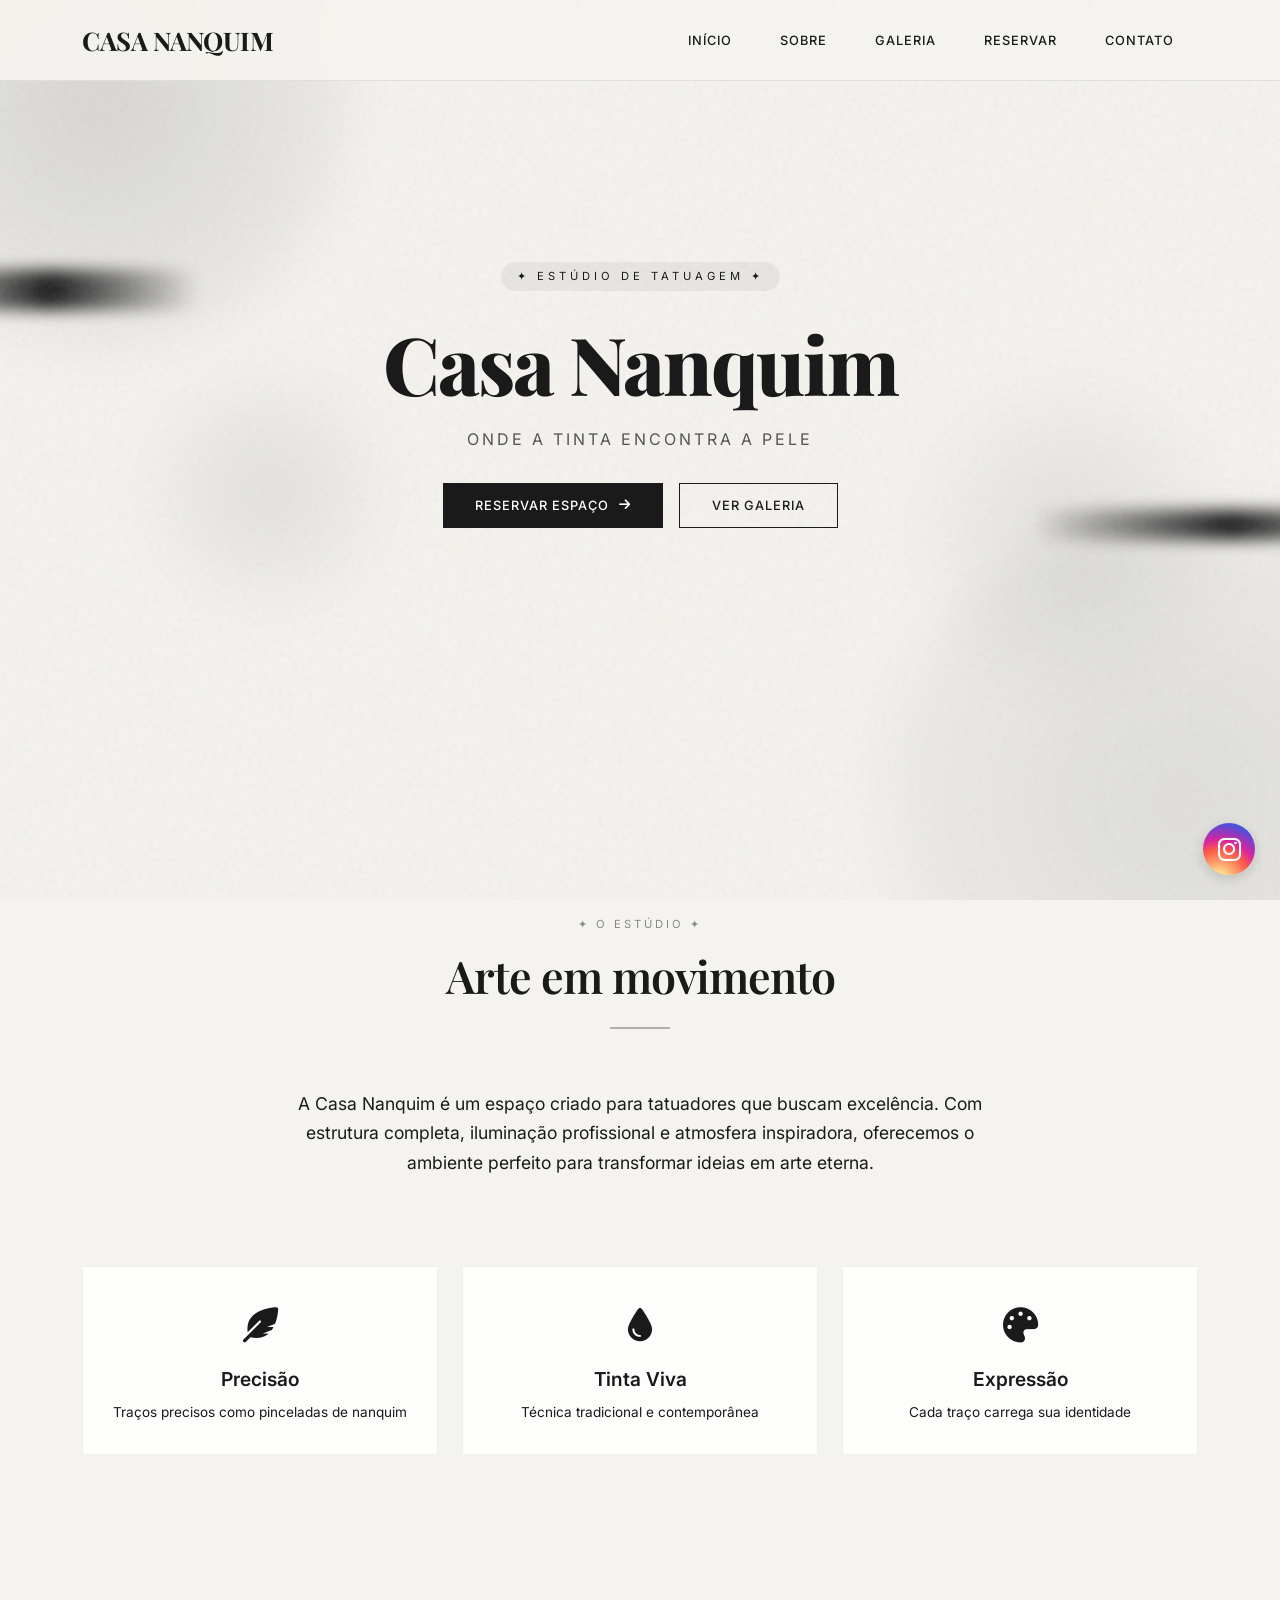
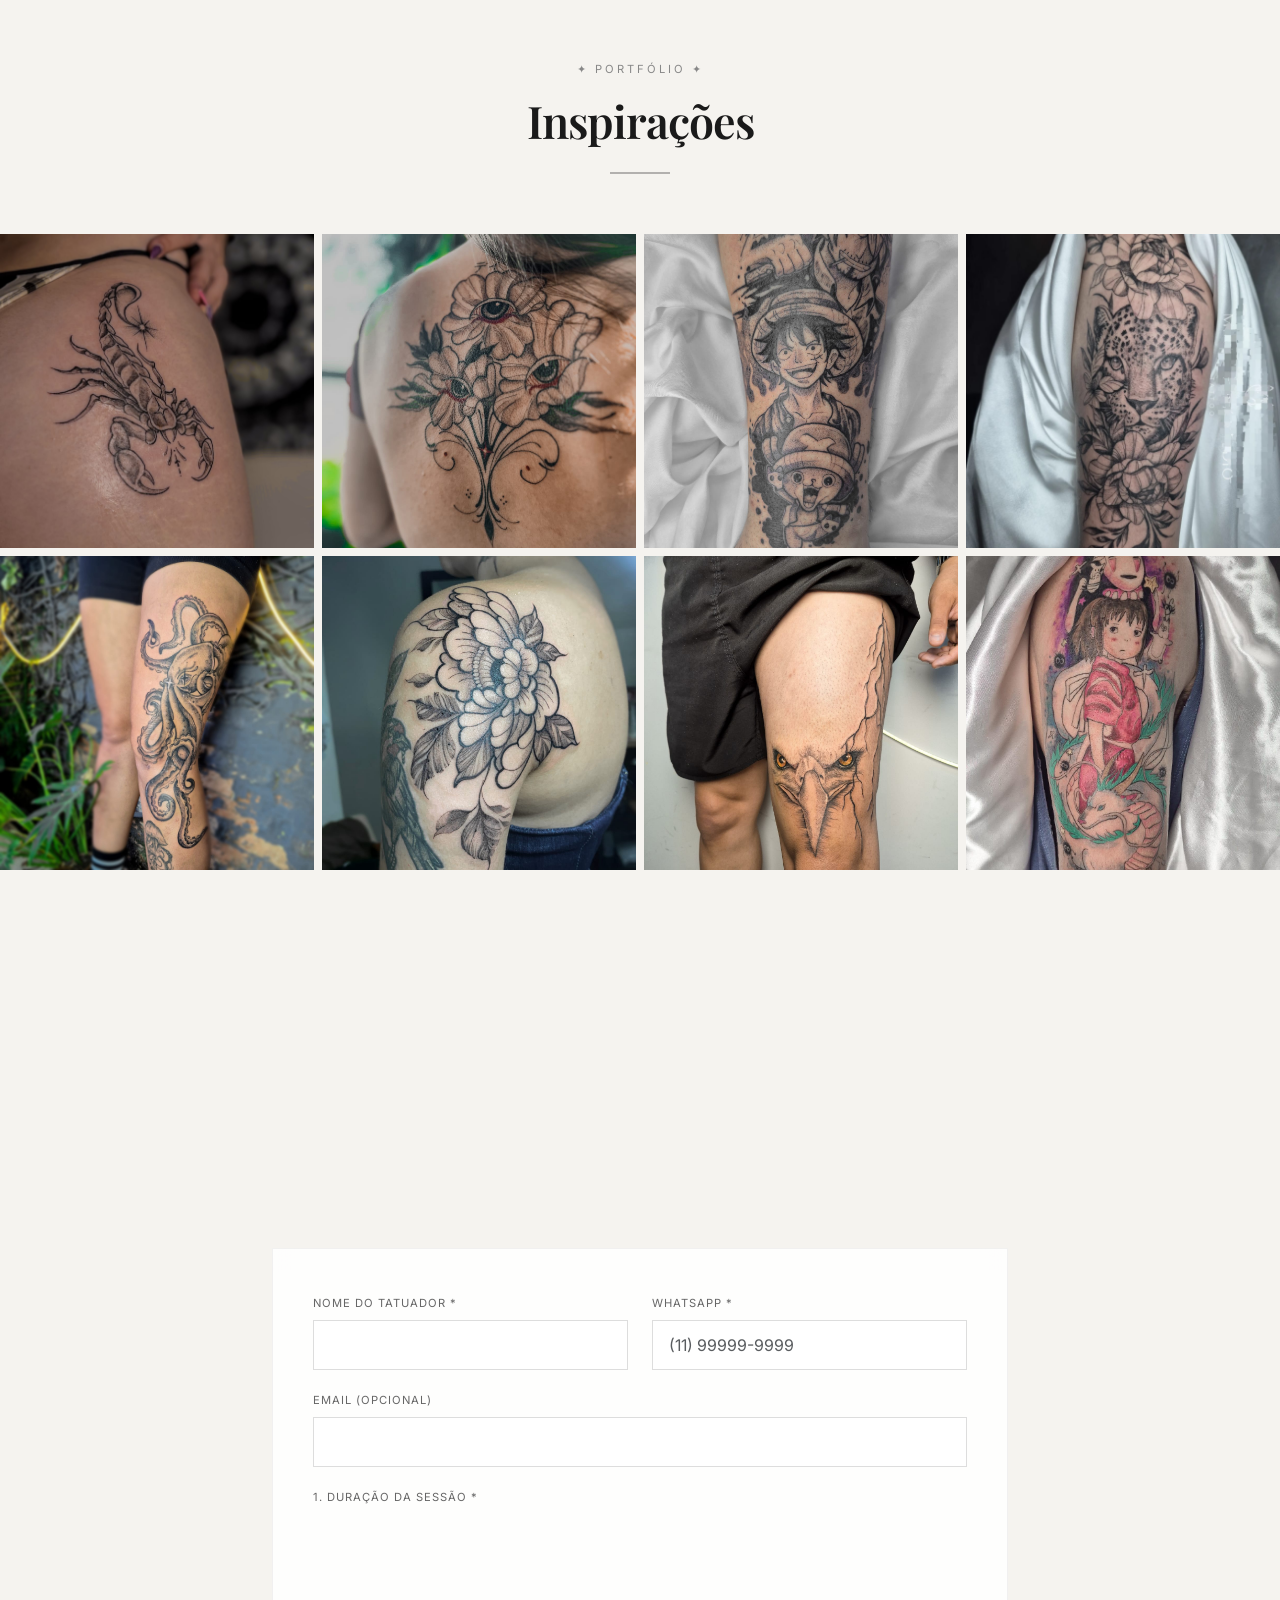
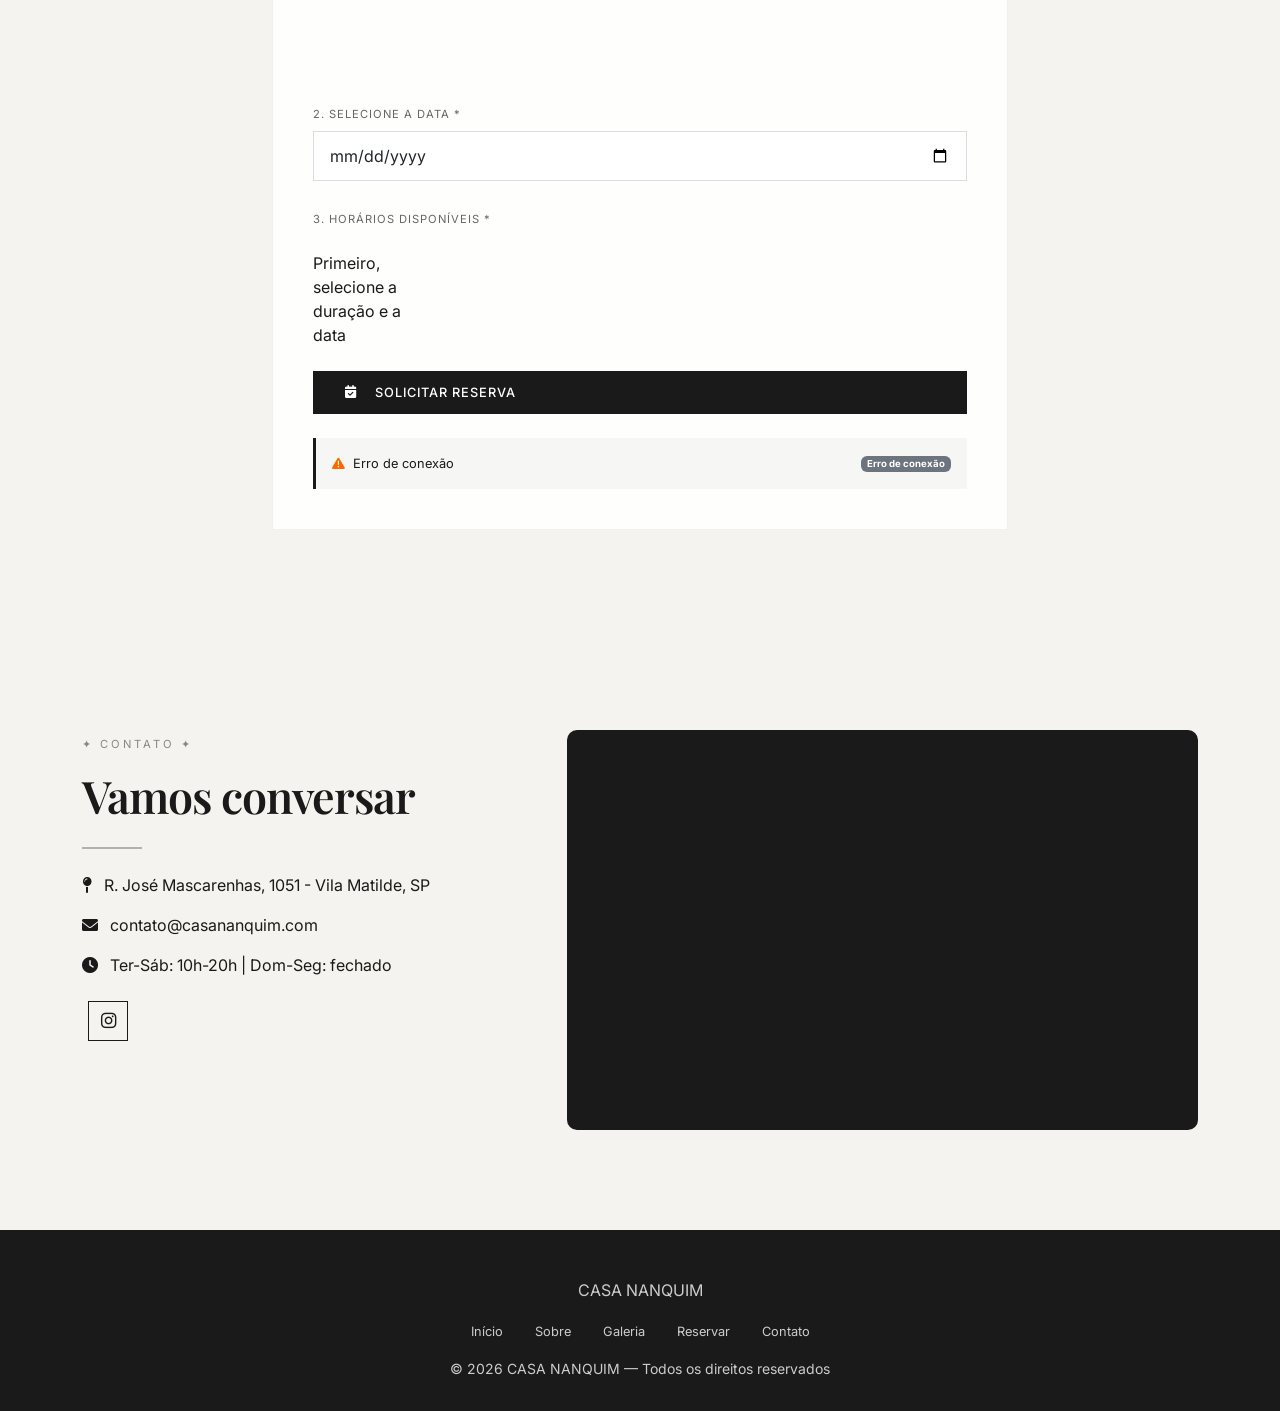
==== commit d40d1856: "Update index.html" ====
--- a/index.html
+++ b/index.html
@@ -123,14 +123,14 @@
       </div>
     </div>
     <div class="gallery-grid" data-aos="fade-up-ink" data-aos-delay="100">
-      <div class="gallery-item" data-img="/img/tatoo1.jpeg"><img src="/img/tatoo1.jpeg" alt="Tattoo 1"><div class="gallery-overlay"><i class="fas fa-search-plus"></i></div></div>
-      <div class="gallery-item" data-img="/img/tatoo2.jpeg"><img src="/img/tatoo2.jpeg" alt="Tattoo 2"><div class="gallery-overlay"><i class="fas fa-search-plus"></i></div></div>
-      <div class="gallery-item" data-img="/img/tatoo3.jpeg"><img src="/img/tatoo3.jpeg" alt="Tattoo 3"><div class="gallery-overlay"><i class="fas fa-search-plus"></i></div></div>
-      <div class="gallery-item" data-img="/img/tatoo4.jpeg"><img src="/img/tatoo4.jpeg" alt="Tattoo 4"><div class="gallery-overlay"><i class="fas fa-search-plus"></i></div></div>
-      <div class="gallery-item" data-img="/img/tatoo5.jpeg"><img src="/img/tatoo5.jpeg" alt="Tattoo 5"><div class="gallery-overlay"><i class="fas fa-search-plus"></i></div></div>
-      <div class="gallery-item" data-img="/img/tatoo6.jpeg"><img src="/img/tatoo6.jpeg" alt="Tattoo 6"><div class="gallery-overlay"><i class="fas fa-search-plus"></i></div></div>
-      <div class="gallery-item" data-img="/img/tatoo7.jpeg"><img src="/img/tatoo7.jpeg" alt="Tattoo 7"><div class="gallery-overlay"><i class="fas fa-search-plus"></i></div></div>
-      <div class="gallery-item" data-img="/img/tatoo8.jpeg"><img src="/img/tatoo8.jpeg" alt="Tattoo 8"><div class="gallery-overlay"><i class="fas fa-search-plus"></i></div></div>
+      <div class="gallery-item" data-img="/img/tatoo1.png"><img src="/img/tatoo1.png" alt="Tattoo 1"><div class="gallery-overlay"><i class="fas fa-search-plus"></i></div></div>
+      <div class="gallery-item" data-img="/img/tatoo2.png"><img src="/img/tatoo2.png" alt="Tattoo 2"><div class="gallery-overlay"><i class="fas fa-search-plus"></i></div></div>
+      <div class="gallery-item" data-img="/img/tatoo3.png"><img src="/img/tatoo3.png" alt="Tattoo 3"><div class="gallery-overlay"><i class="fas fa-search-plus"></i></div></div>
+      <div class="gallery-item" data-img="/img/tatoo4.png"><img src="/img/tatoo4.png" alt="Tattoo 4"><div class="gallery-overlay"><i class="fas fa-search-plus"></i></div></div>
+      <div class="gallery-item" data-img="/img/tatoo5.png"><img src="/img/tatoo5.png" alt="Tattoo 5"><div class="gallery-overlay"><i class="fas fa-search-plus"></i></div></div>
+      <div class="gallery-item" data-img="/img/tatoo6.png"><img src="/img/tatoo6.png" alt="Tattoo 6"><div class="gallery-overlay"><i class="fas fa-search-plus"></i></div></div>
+      <div class="gallery-item" data-img="/img/tatoo7.png"><img src="/img/tatoo7.png" alt="Tattoo 7"><div class="gallery-overlay"><i class="fas fa-search-plus"></i></div></div>
+      <div class="gallery-item" data-img="/img/tatoo8.png"><img src="/img/tatoo8.png" alt="Tattoo 8"><div class="gallery-overlay"><i class="fas fa-search-plus"></i></div></div>
     </div>
   </section>
 
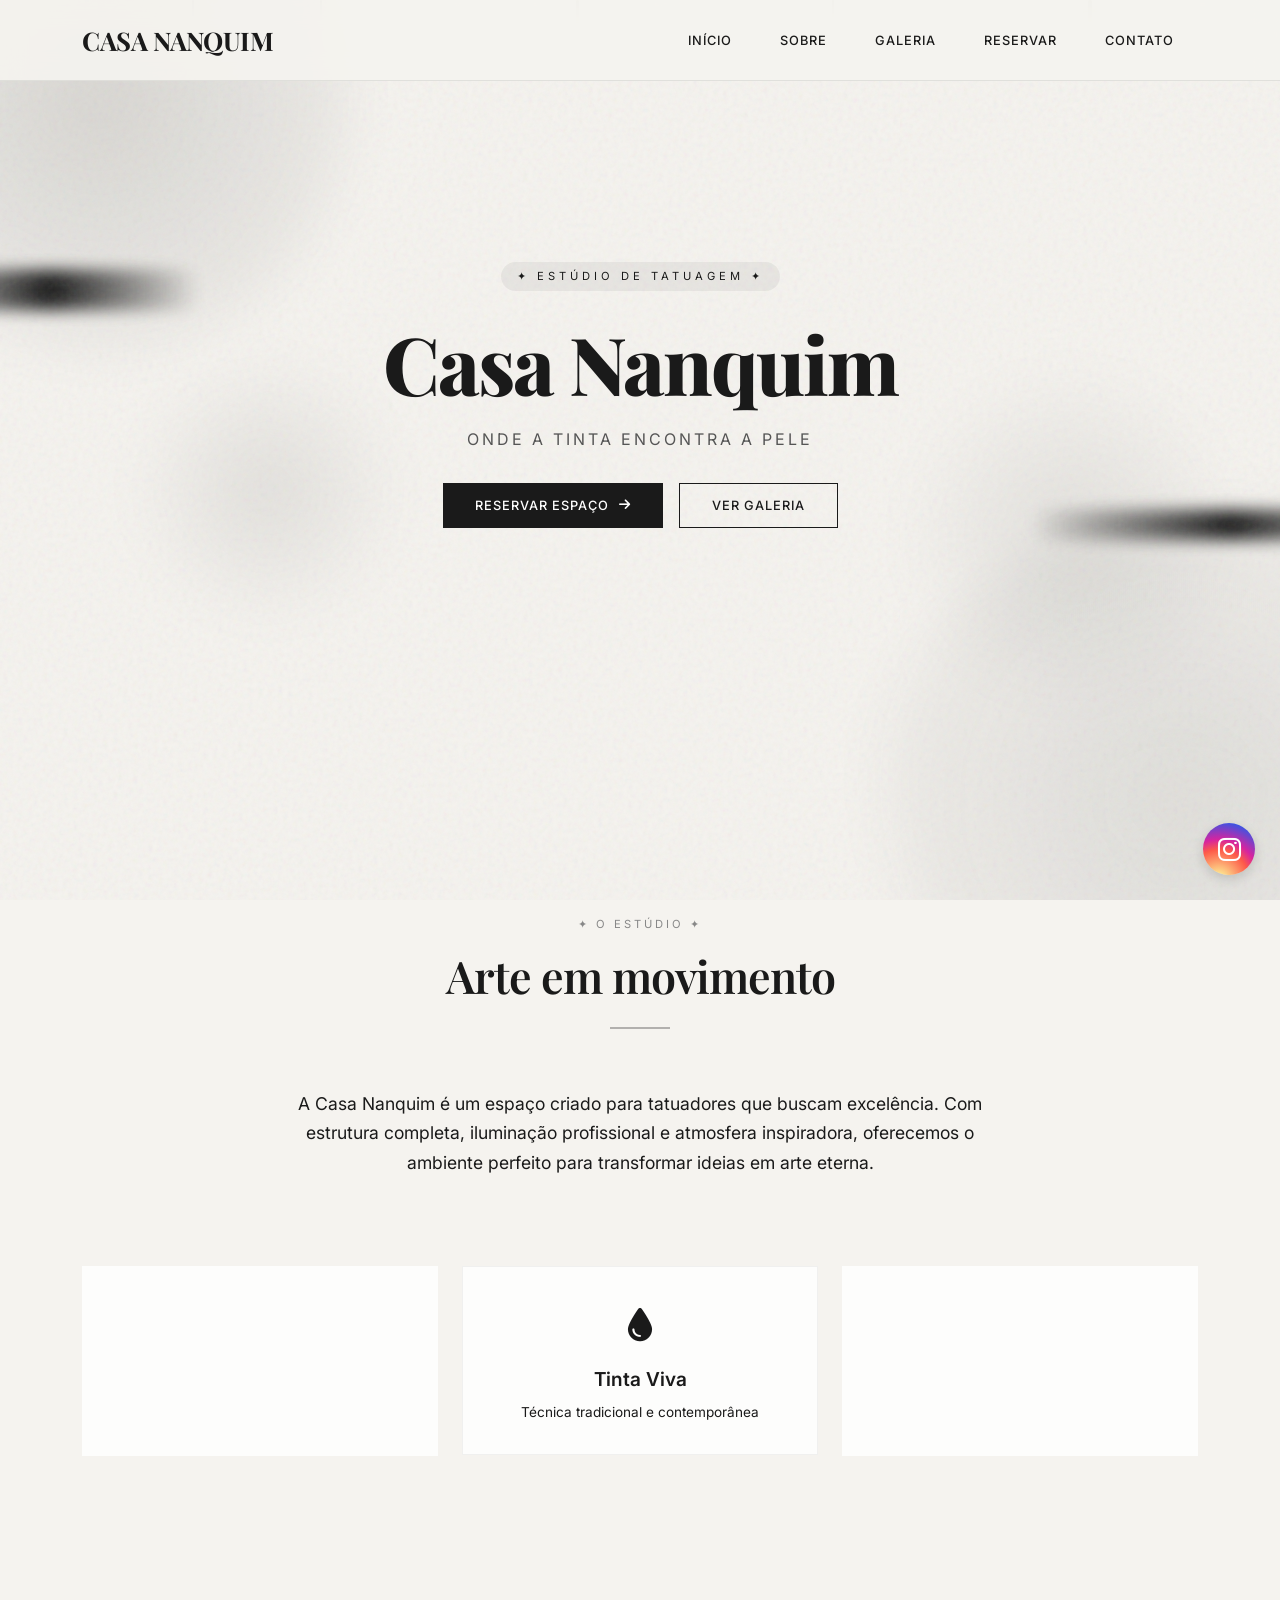
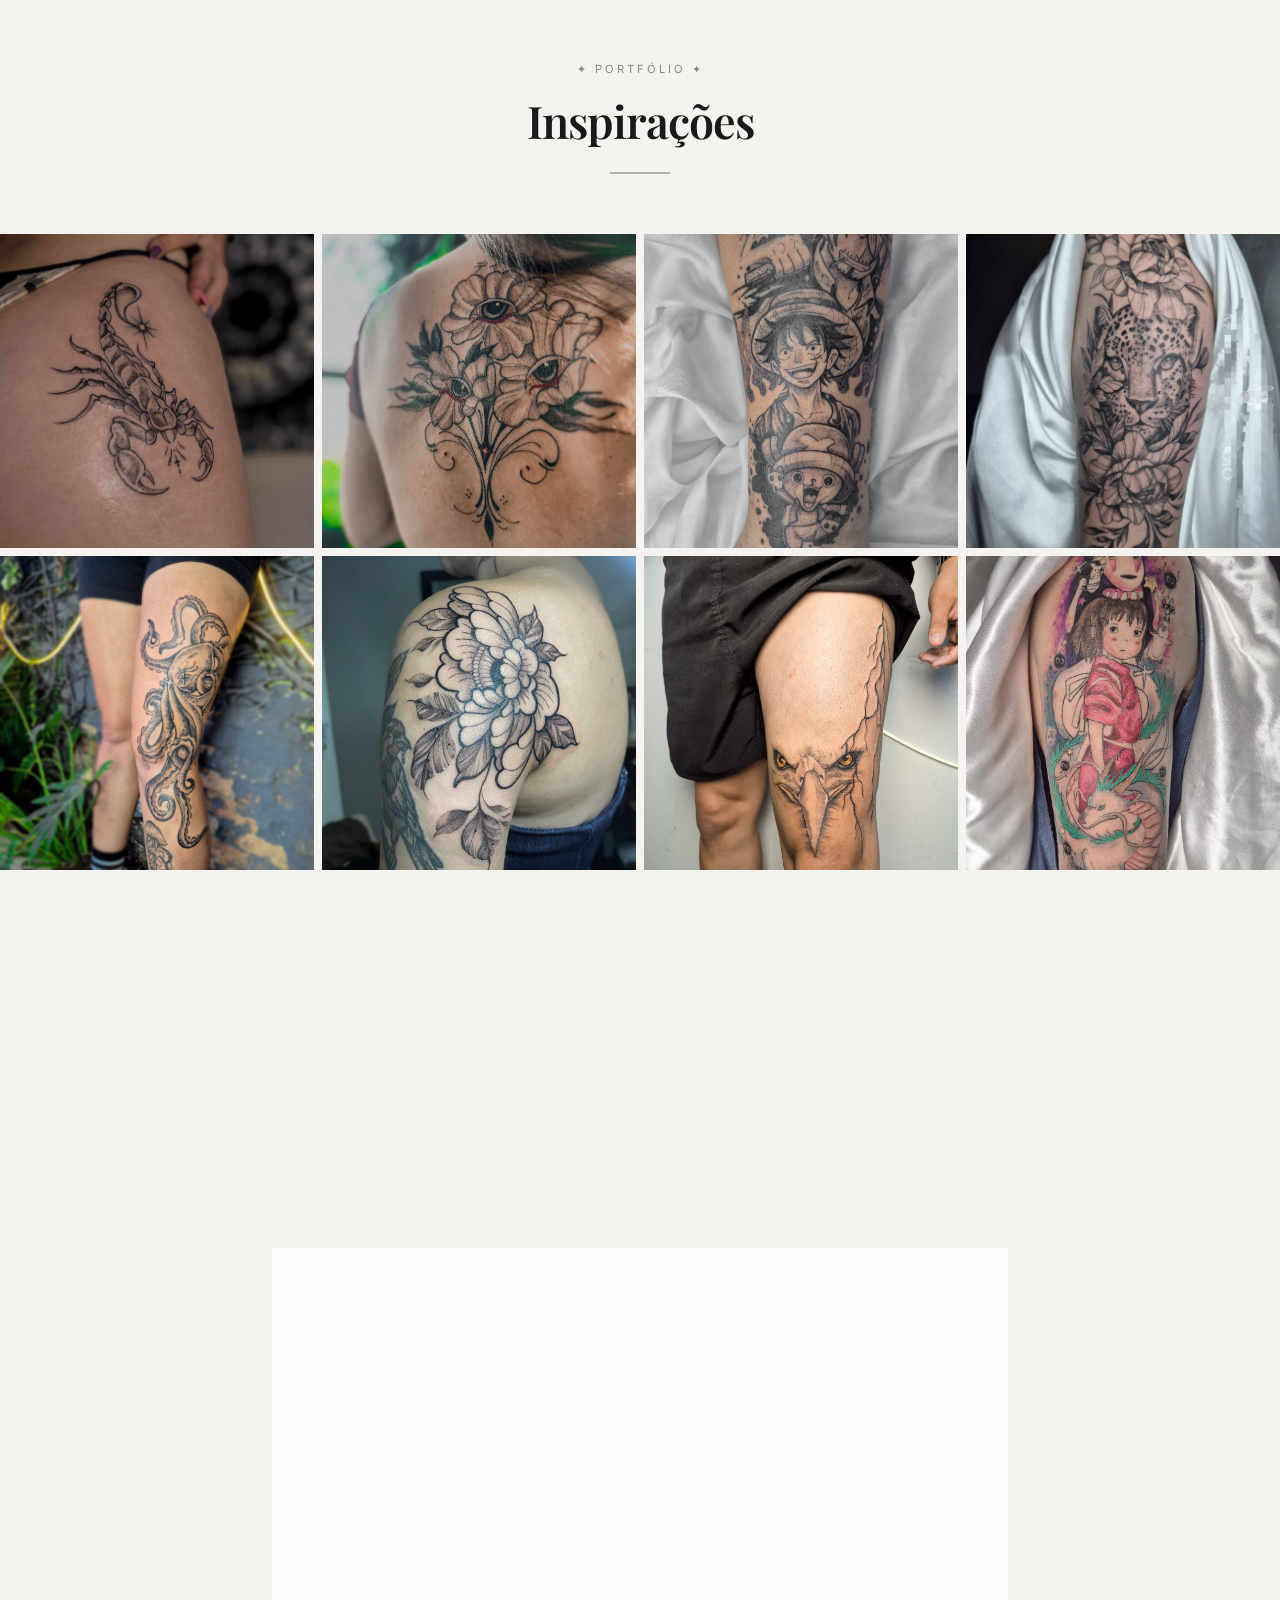
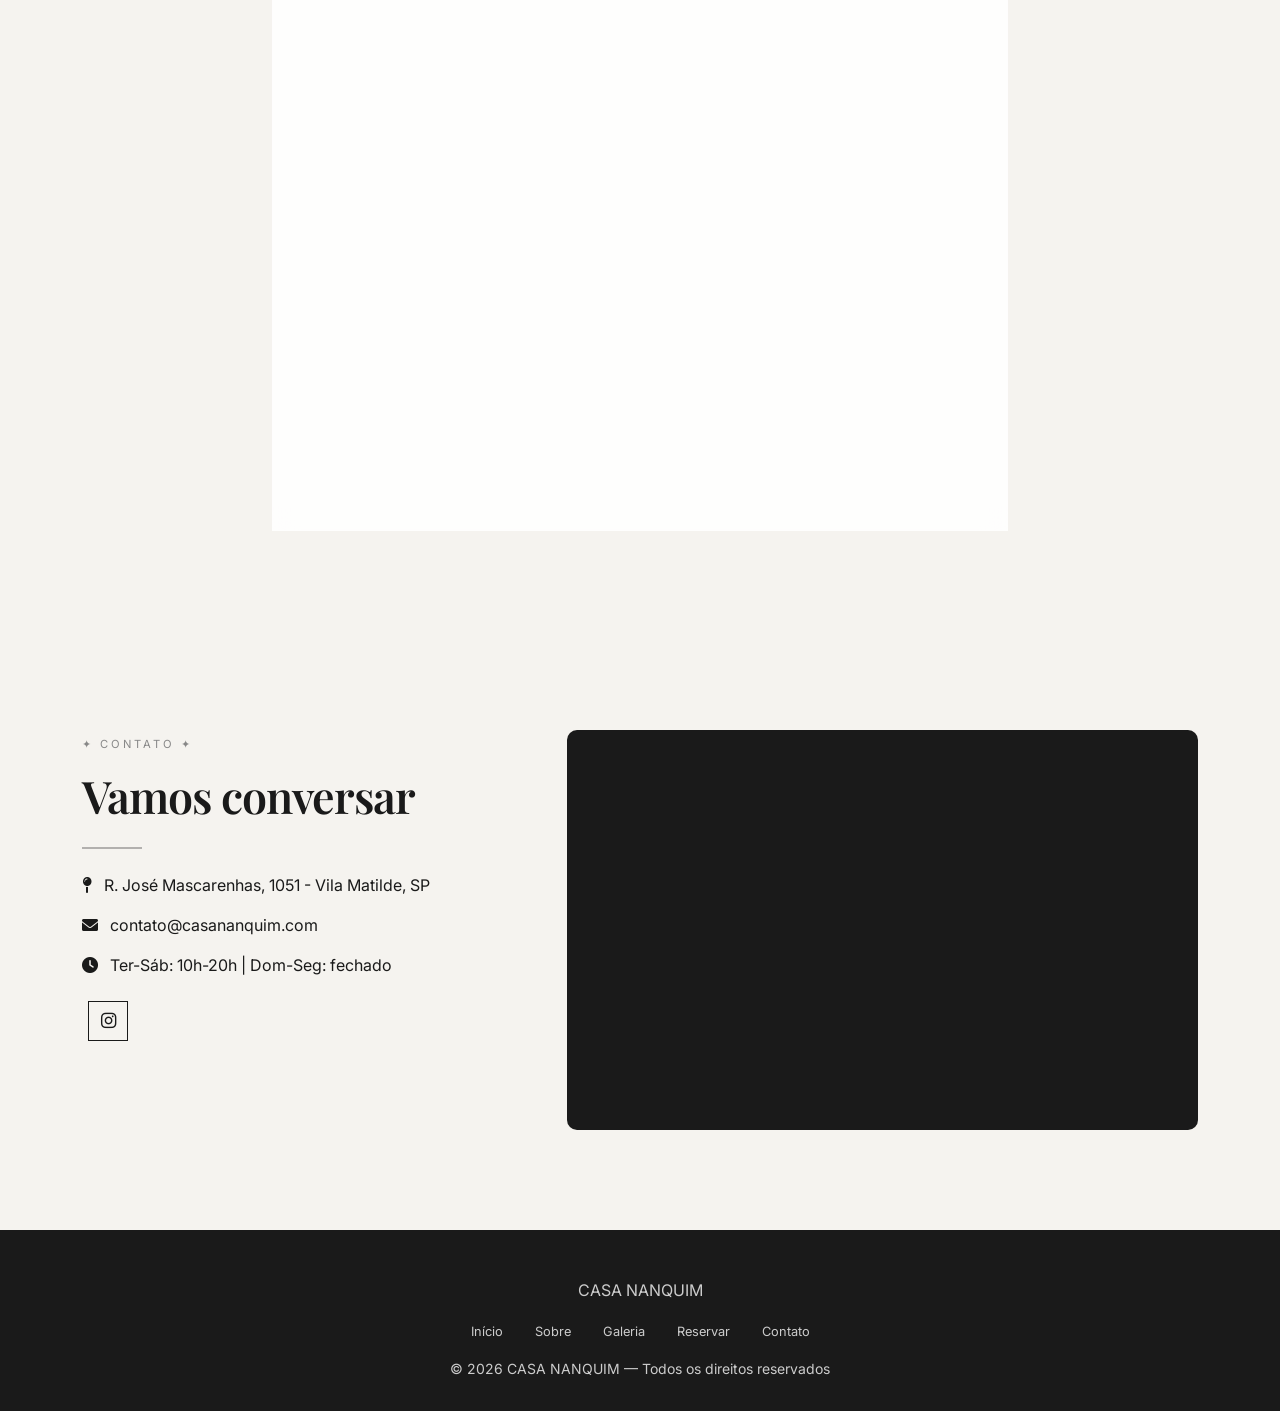
==== commit 11c35889: "Update index.html" ====
--- a/index.html
+++ b/index.html
@@ -123,14 +123,14 @@
       </div>
     </div>
     <div class="gallery-grid" data-aos="fade-up-ink" data-aos-delay="100">
-      <div class="gallery-item" data-img="/img/tatoo1.png"><img src="/img/tatoo1.png" alt="Tattoo 1"><div class="gallery-overlay"><i class="fas fa-search-plus"></i></div></div>
-      <div class="gallery-item" data-img="/img/tatoo2.png"><img src="/img/tatoo2.png" alt="Tattoo 2"><div class="gallery-overlay"><i class="fas fa-search-plus"></i></div></div>
-      <div class="gallery-item" data-img="/img/tatoo3.png"><img src="/img/tatoo3.png" alt="Tattoo 3"><div class="gallery-overlay"><i class="fas fa-search-plus"></i></div></div>
-      <div class="gallery-item" data-img="/img/tatoo4.png"><img src="/img/tatoo4.png" alt="Tattoo 4"><div class="gallery-overlay"><i class="fas fa-search-plus"></i></div></div>
-      <div class="gallery-item" data-img="/img/tatoo5.png"><img src="/img/tatoo5.png" alt="Tattoo 5"><div class="gallery-overlay"><i class="fas fa-search-plus"></i></div></div>
-      <div class="gallery-item" data-img="/img/tatoo6.png"><img src="/img/tatoo6.png" alt="Tattoo 6"><div class="gallery-overlay"><i class="fas fa-search-plus"></i></div></div>
-      <div class="gallery-item" data-img="/img/tatoo7.png"><img src="/img/tatoo7.png" alt="Tattoo 7"><div class="gallery-overlay"><i class="fas fa-search-plus"></i></div></div>
-      <div class="gallery-item" data-img="/img/tatoo8.png"><img src="/img/tatoo8.png" alt="Tattoo 8"><div class="gallery-overlay"><i class="fas fa-search-plus"></i></div></div>
+      <div class="gallery-item" data-img="./img/tatoo1.png"><img src="./img/tatoo1.png" alt="Tattoo 1"><div class="gallery-overlay"><i class="fas fa-search-plus"></i></div></div>
+      <div class="gallery-item" data-img="./img/tatoo2.png"><img src="./img/tatoo2.png" alt="Tattoo 2"><div class="gallery-overlay"><i class="fas fa-search-plus"></i></div></div>
+      <div class="gallery-item" data-img="./img/tatoo3.png"><img src="./img/tatoo3.png" alt="Tattoo 3"><div class="gallery-overlay"><i class="fas fa-search-plus"></i></div></div>
+      <div class="gallery-item" data-img="./img/tatoo4.png"><img src="./img/tatoo4.png" alt="Tattoo 4"><div class="gallery-overlay"><i class="fas fa-search-plus"></i></div></div>
+      <div class="gallery-item" data-img="./img/tatoo5.png"><img src="./img/tatoo5.png" alt="Tattoo 5"><div class="gallery-overlay"><i class="fas fa-search-plus"></i></div></div>
+      <div class="gallery-item" data-img="./img/tatoo6.png"><img src="./img/tatoo6.png" alt="Tattoo 6"><div class="gallery-overlay"><i class="fas fa-search-plus"></i></div></div>
+      <div class="gallery-item" data-img="./img/tatoo7.png"><img src="./img/tatoo7.png" alt="Tattoo 7"><div class="gallery-overlay"><i class="fas fa-search-plus"></i></div></div>
+      <div class="gallery-item" data-img="./img/tatoo8.png"><img src="./img/tatoo8.png" alt="Tattoo 8"><div class="gallery-overlay"><i class="fas fa-search-plus"></i></div></div>
     </div>
   </section>
 
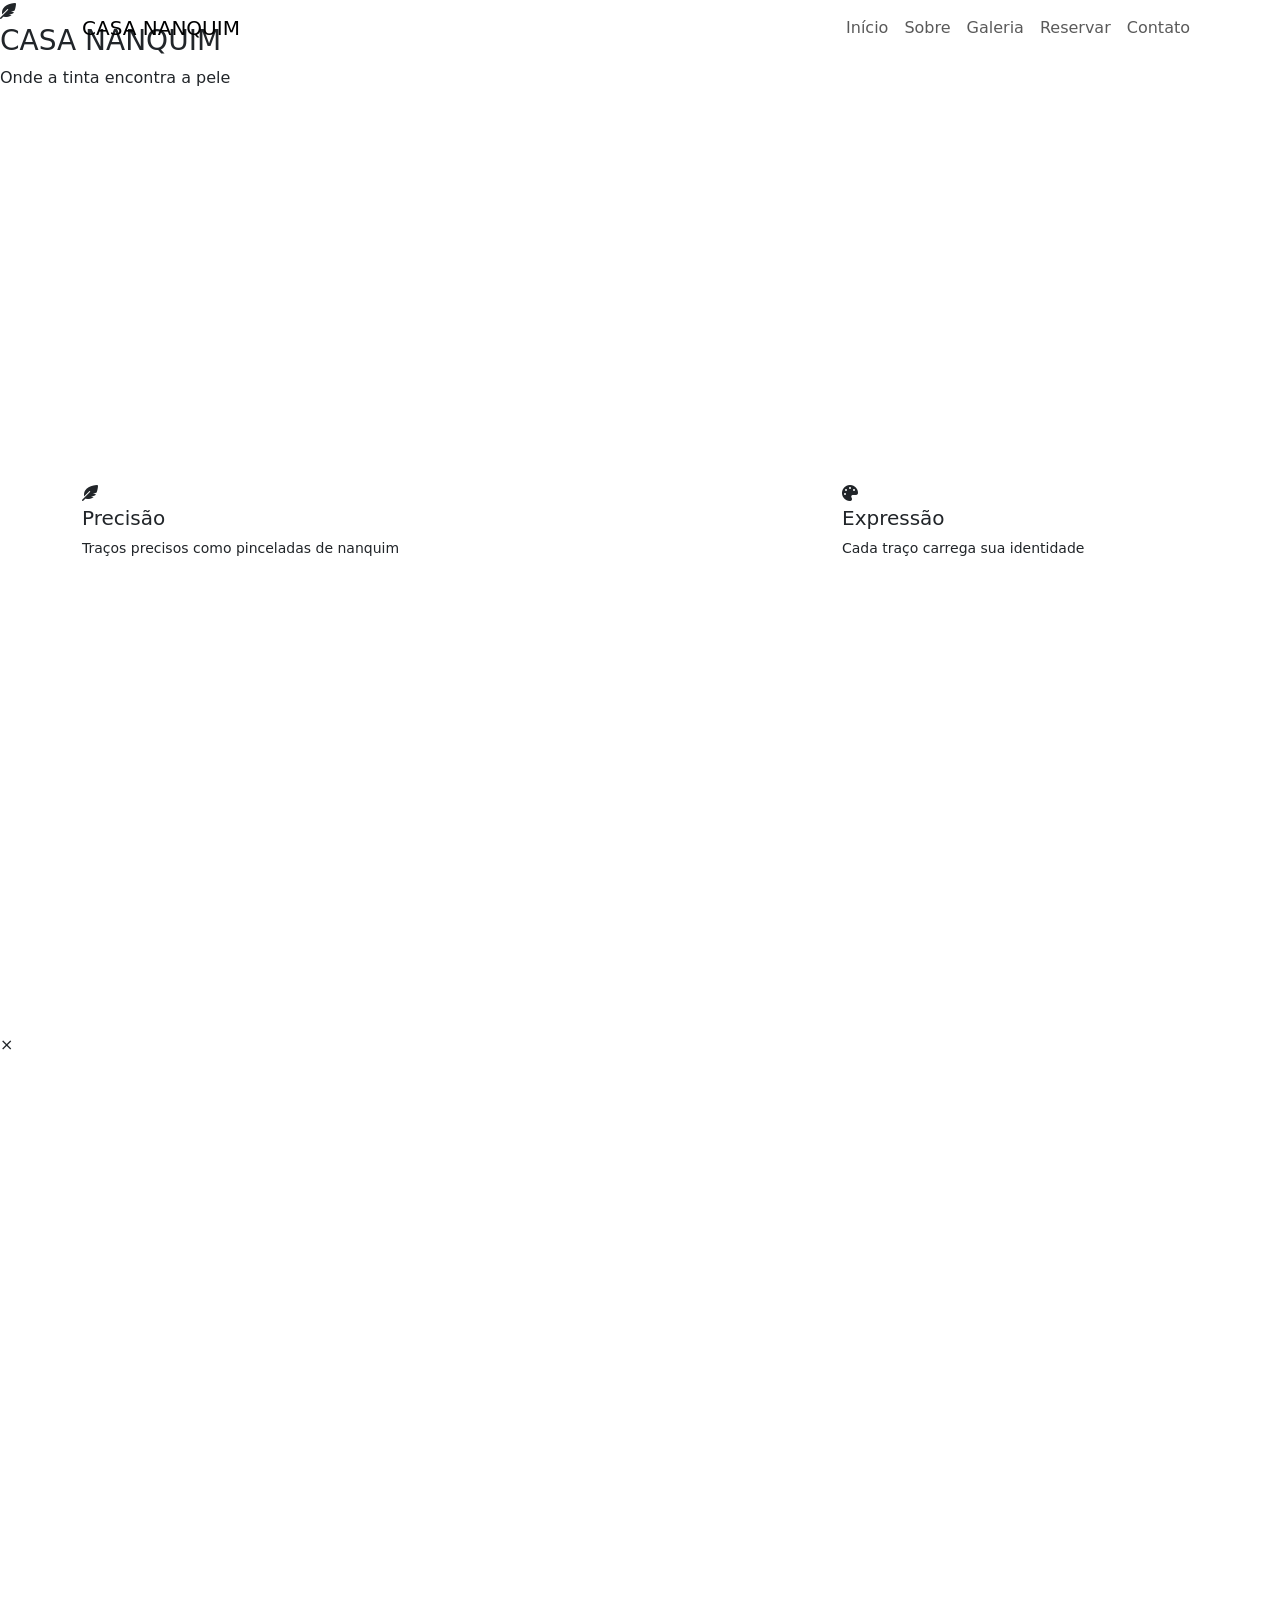
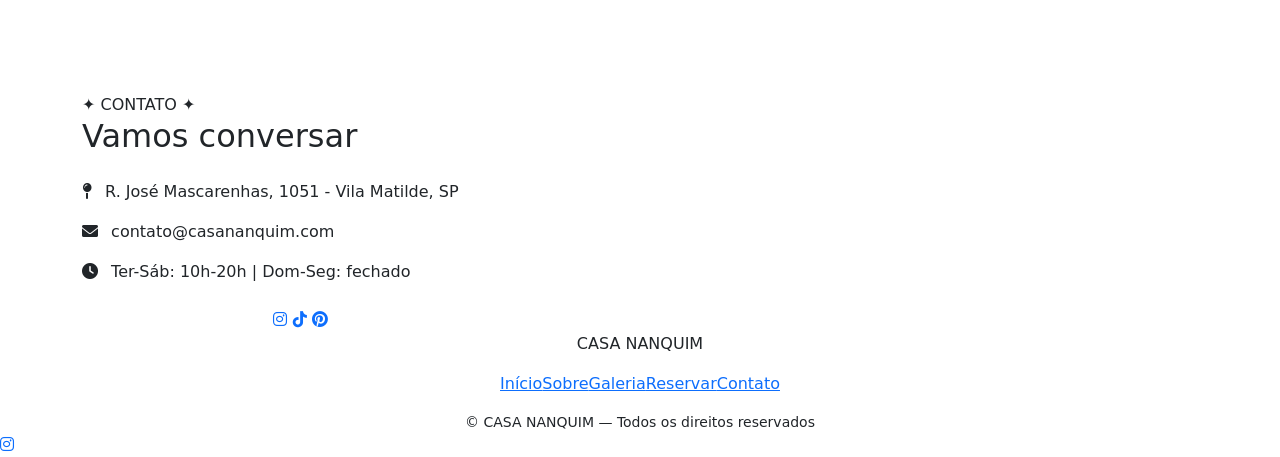
==== commit fa96bf3f: "Update index.html" ====
--- a/index.html
+++ b/index.html
@@ -6,33 +6,30 @@
   <meta name="description" content="Casa Nanquim - Estúdio de Tatuagem. Reserve seu espaço.">
   <title>Casa Nanquim | Estúdio de Tatuagem</title>
   
-  <!-- Fonts & Libraries -->
   <link href="https://cdn.jsdelivr.net/npm/bootstrap@5.3.0/dist/css/bootstrap.min.css" rel="stylesheet">
   <link href="https://fonts.googleapis.com/css2?family=Inter:opsz,wght@14..32,300;400;500;600;700;800&family=Playfair+Display:wght@400;500;600;700;800;900&display=swap" rel="stylesheet">
   <link rel="stylesheet" href="https://cdnjs.cloudflare.com/ajax/libs/font-awesome/6.0.0-beta3/css/all.min.css">
   <link href="https://unpkg.com/aos@2.3.1/dist/aos.css" rel="stylesheet">
+  <link rel="stylesheet" href="css/style.css">
   
-  <!-- Main CSS -->
-  <link rel="stylesheet" href="style.css">
-  
-  <!-- Favicon inline -->
-  <link rel="icon" type="image/png" href="./img/faviconnanquim.png">
+  <link rel="icon" type="image/png" href="data:image/svg+xml,%3Csvg xmlns='http://www.w3.org/2000/svg' viewBox='0 0 100 100'%3E%3Ccircle cx='50' cy='50' r='45' fill='%23000' stroke='%23fff' stroke-width='2'/%3E%3Cpath fill='%23fff' d='M50 30 L58 45 L50 60 L42 45 Z'/%3E%3C/svg%3E">
 </head>
 <body>
 
-<!-- Transição de entrada -->
+<!-- Transição de entrada (loader) -->
 <div class="page-transition" id="pageTransition">
   <div class="transition-content">
     <div class="logo-icon">
-      <img src="img/logo.png" alt="Casa Nanquim" style="width: 80px; height: auto;">
+      <!-- Substitua pelo caminho da sua logo local, se desejar -->
+      <i class="fas fa-feather-alt"></i>
     </div>
     <h3>CASA NANQUIM</h3>
     <div class="ink-drop"></div>
-    <p style="color: #f5f3ef; letter-spacing: 2px; font-size: 0.8rem;">Onde a tinta encontra a pele</p>
+    <p>Onde a tinta encontra a pele</p>
   </div>
 </div>
 
-<!-- Camada de efeitos de tinta -->
+<!-- Efeitos de tinta (apenas desktop) -->
 <div class="ink-canvas">
   <div class="ink-blob"></div><div class="ink-blob"></div><div class="ink-blob"></div><div class="ink-blob"></div>
   <div class="ink-splash"></div><div class="ink-splash"></div><div class="ink-splash"></div><div class="ink-splash"></div><div class="ink-splash"></div>
@@ -123,14 +120,39 @@
       </div>
     </div>
     <div class="gallery-grid" data-aos="fade-up-ink" data-aos-delay="100">
-      <div class="gallery-item" data-img="./img/tatoo1.png"><img src="./img/tatoo1.png" alt="Tattoo 1"><div class="gallery-overlay"><i class="fas fa-search-plus"></i></div></div>
-      <div class="gallery-item" data-img="./img/tatoo2.png"><img src="./img/tatoo2.png" alt="Tattoo 2"><div class="gallery-overlay"><i class="fas fa-search-plus"></i></div></div>
-      <div class="gallery-item" data-img="./img/tatoo3.png"><img src="./img/tatoo3.png" alt="Tattoo 3"><div class="gallery-overlay"><i class="fas fa-search-plus"></i></div></div>
-      <div class="gallery-item" data-img="./img/tatoo4.png"><img src="./img/tatoo4.png" alt="Tattoo 4"><div class="gallery-overlay"><i class="fas fa-search-plus"></i></div></div>
-      <div class="gallery-item" data-img="./img/tatoo5.png"><img src="./img/tatoo5.png" alt="Tattoo 5"><div class="gallery-overlay"><i class="fas fa-search-plus"></i></div></div>
-      <div class="gallery-item" data-img="./img/tatoo6.png"><img src="./img/tatoo6.png" alt="Tattoo 6"><div class="gallery-overlay"><i class="fas fa-search-plus"></i></div></div>
-      <div class="gallery-item" data-img="./img/tatoo7.png"><img src="./img/tatoo7.png" alt="Tattoo 7"><div class="gallery-overlay"><i class="fas fa-search-plus"></i></div></div>
-      <div class="gallery-item" data-img="./img/tatoo8.png"><img src="./img/tatoo8.png" alt="Tattoo 8"><div class="gallery-overlay"><i class="fas fa-search-plus"></i></div></div>
+      <!-- Exemplo com 8 imagens (substitua pelos seus links) -->
+      <div class="gallery-item" data-img="https://images.unsplash.com/photo-1590246814883-57c511e3b7f3?w=1200&h=1200&fit=crop">
+        <img src="https://images.unsplash.com/photo-1590246814883-57c511e3b7f3?w=400&h=400&fit=crop" loading="lazy" alt="Tattoo 1">
+        <div class="gallery-overlay"><i class="fas fa-search-plus"></i></div>
+      </div>
+      <div class="gallery-item" data-img="https://images.unsplash.com/photo-1560343090-f0409e92791a?w=1200&h=1200&fit=crop">
+        <img src="https://images.unsplash.com/photo-1560343090-f0409e92791a?w=400&h=400&fit=crop" loading="lazy" alt="Tattoo 2">
+        <div class="gallery-overlay"><i class="fas fa-search-plus"></i></div>
+      </div>
+      <div class="gallery-item" data-img="https://images.unsplash.com/photo-1583356322882-85559b472f56?w=1200&h=1200&fit=crop">
+        <img src="https://images.unsplash.com/photo-1583356322882-85559b472f56?w=400&h=400&fit=crop" loading="lazy" alt="Tattoo 3">
+        <div class="gallery-overlay"><i class="fas fa-search-plus"></i></div>
+      </div>
+      <div class="gallery-item" data-img="https://images.unsplash.com/photo-1595981267035-7b04ca84a82d?w=1200&h=1200&fit=crop">
+        <img src="https://images.unsplash.com/photo-1595981267035-7b04ca84a82d?w=400&h=400&fit=crop" loading="lazy" alt="Tattoo 4">
+        <div class="gallery-overlay"><i class="fas fa-search-plus"></i></div>
+      </div>
+      <div class="gallery-item" data-img="https://images.unsplash.com/photo-1545987795-200671eeadc1?w=1200&h=1200&fit=crop">
+        <img src="https://images.unsplash.com/photo-1545987795-200671eeadc1?w=400&h=400&fit=crop" loading="lazy" alt="Tattoo 5">
+        <div class="gallery-overlay"><i class="fas fa-search-plus"></i></div>
+      </div>
+      <div class="gallery-item" data-img="https://images.unsplash.com/photo-1577655194893-575398a8d6d4?w=1200&h=1200&fit=crop">
+        <img src="https://images.unsplash.com/photo-1577655194893-575398a8d6d4?w=400&h=400&fit=crop" loading="lazy" alt="Tattoo 6">
+        <div class="gallery-overlay"><i class="fas fa-search-plus"></i></div>
+      </div>
+      <div class="gallery-item" data-img="https://images.unsplash.com/photo-1617922008530-7b4f637c7e15?w=1200&h=1200&fit=crop">
+        <img src="https://images.unsplash.com/photo-1617922008530-7b4f637c7e15?w=400&h=400&fit=crop" loading="lazy" alt="Tattoo 7">
+        <div class="gallery-overlay"><i class="fas fa-search-plus"></i></div>
+      </div>
+      <div class="gallery-item" data-img="https://images.unsplash.com/photo-1590086783191-a0694c7d1e6e?w=1200&h=1200&fit=crop">
+        <img src="https://images.unsplash.com/photo-1590086783191-a0694c7d1e6e?w=400&h=400&fit=crop" loading="lazy" alt="Tattoo 8">
+        <div class="gallery-overlay"><i class="fas fa-search-plus"></i></div>
+      </div>
     </div>
   </section>
 
@@ -158,9 +180,9 @@
               <div class="mb-4">
                 <label class="form-label">1. Duração da Sessão *</label>
                 <div class="row g-3">
-                  <div class="col-md-4"><button type="button" class="opcao-btn" data-duracao="2" data-horas="2" data-valor="80"><i class="fas fa-clock me-2"></i><strong>2 horas</strong><br><span class="valor">R$ 80,00</span></button></div>
-                  <div class="col-md-4"><button type="button" class="opcao-btn" data-duracao="4" data-horas="4" data-valor="150"><i class="fas fa-clock me-2"></i><strong>4 horas</strong><br><span class="valor">R$ 150,00</span></button></div>
-                  <div class="col-md-4"><button type="button" class="opcao-btn" data-duracao="8" data-horas="8" data-valor="250"><i class="fas fa-clock me-2"></i><strong>8 horas</strong><br><span class="valor">R$ 250,00</span></button></div>
+                  <div class="col-md-4"><button type="button" class="opcao-btn" data-duracao="2" data-valor="80"><i class="fas fa-clock me-2"></i><strong>2 horas</strong><br><span class="valor">R$ 80</span></button></div>
+                  <div class="col-md-4"><button type="button" class="opcao-btn" data-duracao="4" data-valor="150"><i class="fas fa-clock me-2"></i><strong>4 horas</strong><br><span class="valor">R$ 150</span></button></div>
+                  <div class="col-md-4"><button type="button" class="opcao-btn" data-duracao="8" data-valor="250"><i class="fas fa-clock me-2"></i><strong>8 horas</strong><br><span class="valor">R$ 250</span></button></div>
                 </div>
               </div>
               
@@ -196,17 +218,15 @@
             <div class="mb-3"><i class="fas fa-envelope me-2"></i> contato@casananquim.com</div>
             <div class="mb-3"><i class="fas fa-clock me-2"></i> Ter-Sáb: 10h-20h | Dom-Seg: fechado</div>
           </div>
-          <div class="mt-4">
-            <a href="https://www.instagram.com/casananquim/" target="_blank" class="social-icon" aria-label="Instagram"><i class="fab fa-instagram"></i></a>
+          <div class="mt-4 text-center">
+            <a href="https://www.instagram.com/casananquim/" target="_blank" rel="noopener noreferrer" class="social-icon" aria-label="Instagram"><i class="fab fa-instagram"></i></a>
+            <a href="#" target="_blank" rel="noopener noreferrer" class="social-icon" aria-label="TikTok"><i class="fab fa-tiktok"></i></a>
+            <a href="#" target="_blank" rel="noopener noreferrer" class="social-icon" aria-label="Pinterest"><i class="fab fa-pinterest"></i></a>
           </div>
         </div>
         <div class="col-lg-7" data-aos="slide-left-ink" data-aos-delay="100">
           <div class="map-container">
-            <iframe 
-              src="https://www.google.com/maps?q=Casa+Nanquim+Tatuagem&output=embed"
-              allowfullscreen=""
-              loading="lazy">
-            </iframe>
+            <iframe src="https://www.google.com/maps?q=Casa+Nanquim+Tatuagem&output=embed" allowfullscreen loading="lazy"></iframe>
           </div>
         </div>
       </div>
@@ -223,14 +243,14 @@
   </footer>
 </div>
 
-<!-- Instagram Float -->
-<a href="https://www.instagram.com/direct/t/17844168279024215/" class="instagram-float" target="_blank" rel="noopener noreferrer">
+<!-- Botão flutuante do Instagram -->
+<a href="https://www.instagram.com/casananquim/" class="instagram-float" target="_blank" rel="noopener noreferrer">
   <i class="fab fa-instagram"></i>
 </a>
 
 <!-- Scripts -->
-<script src="https://cdn.jsdelivr.net/npm/bootstrap@5.3.0/dist/js/bootstrap.bundle.min.js"></script>
-<script src="https://unpkg.com/aos@2.3.1/dist/aos.js"></script>
-<script src="script.js"></script>
+<script src="https://cdn.jsdelivr.net/npm/bootstrap@5.3.0/dist/js/bootstrap.bundle.min.js" defer></script>
+<script src="https://unpkg.com/aos@2.3.1/dist/aos.js" defer></script>
+<script src="js/script.js" defer></script>
 </body>
 </html>
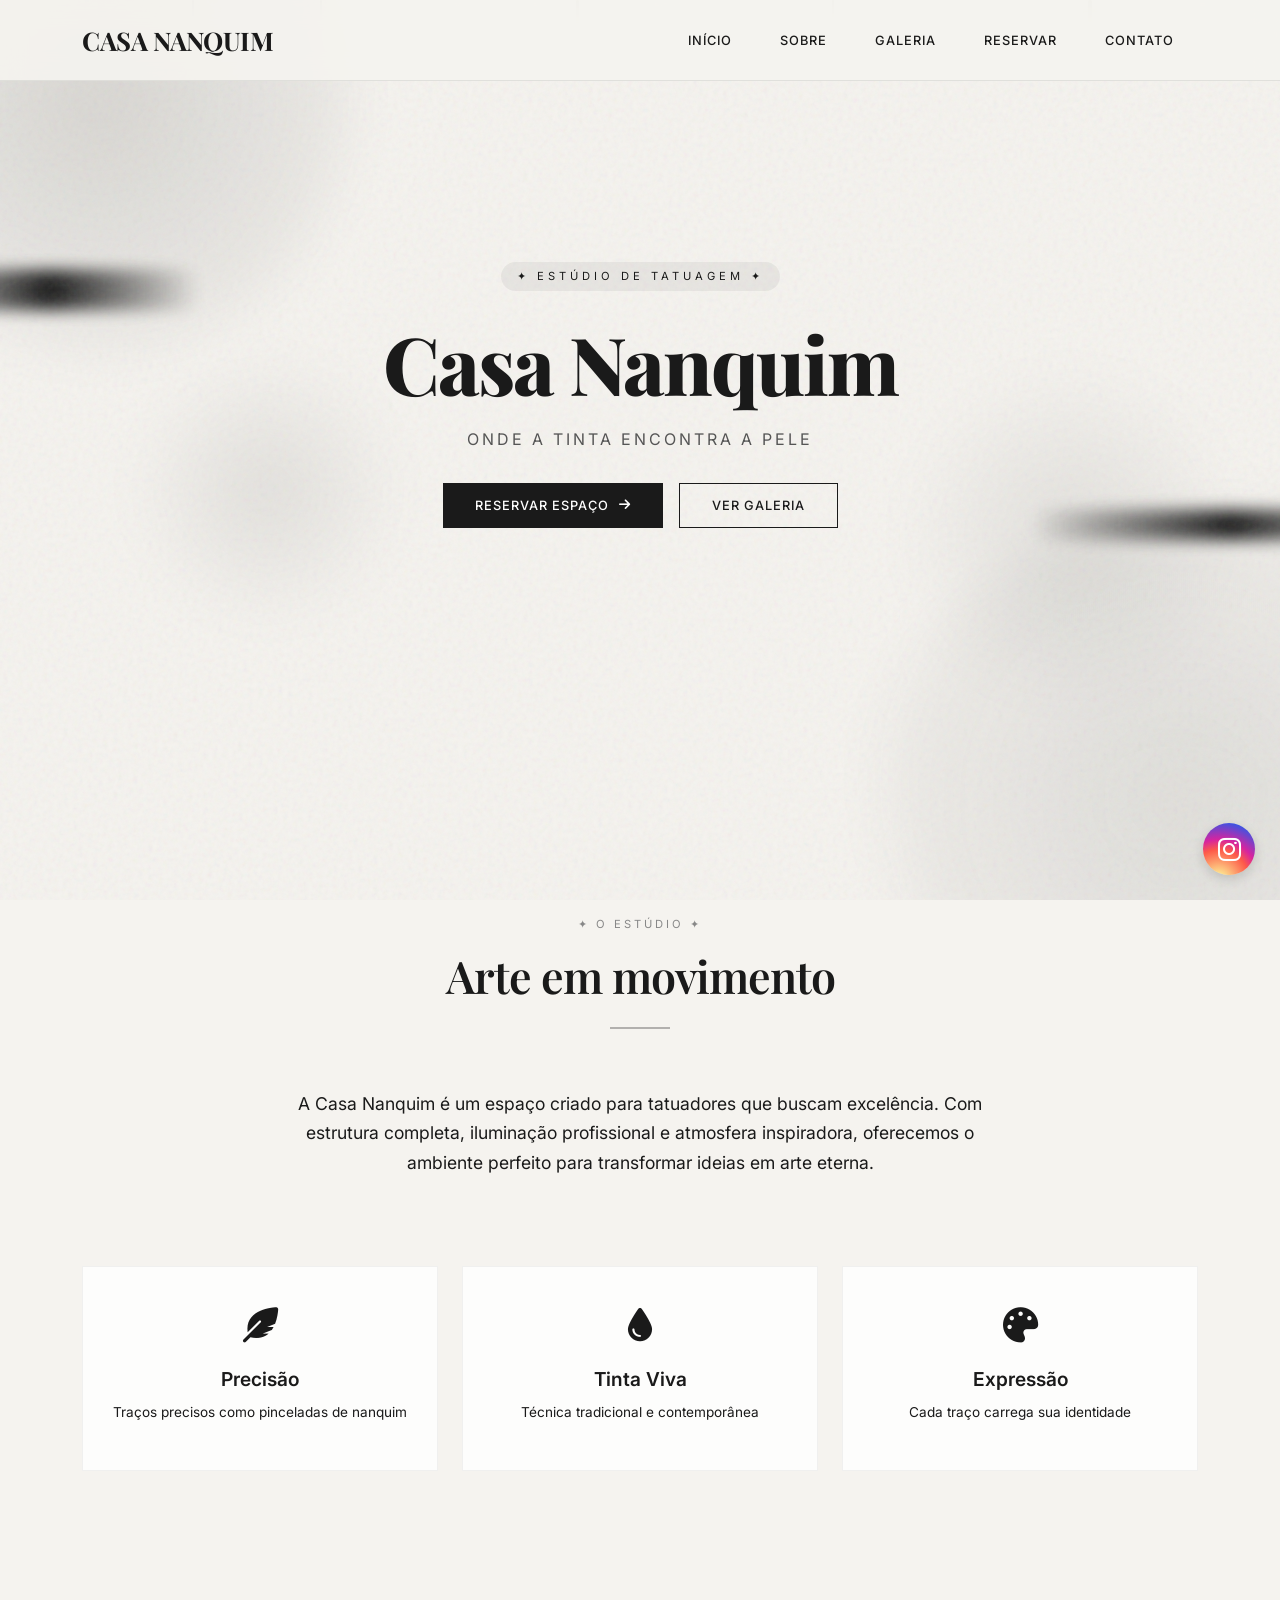
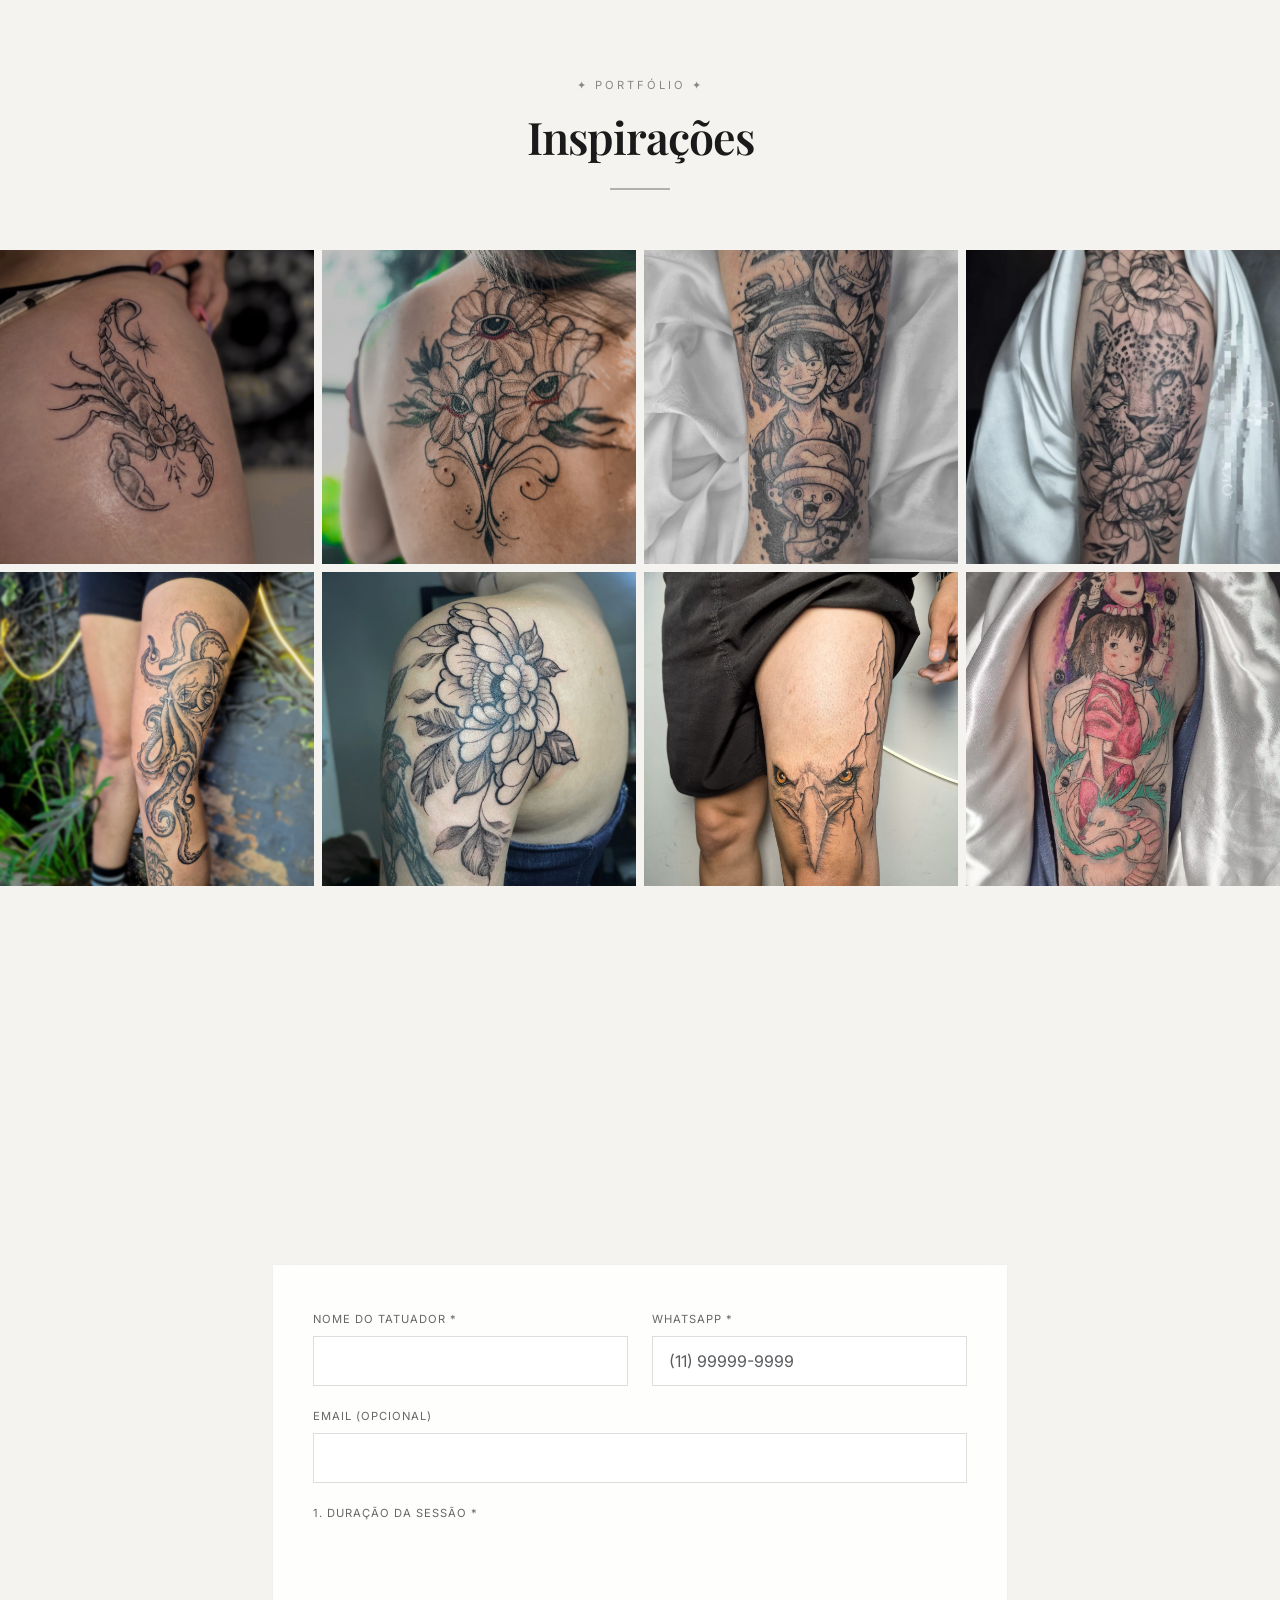
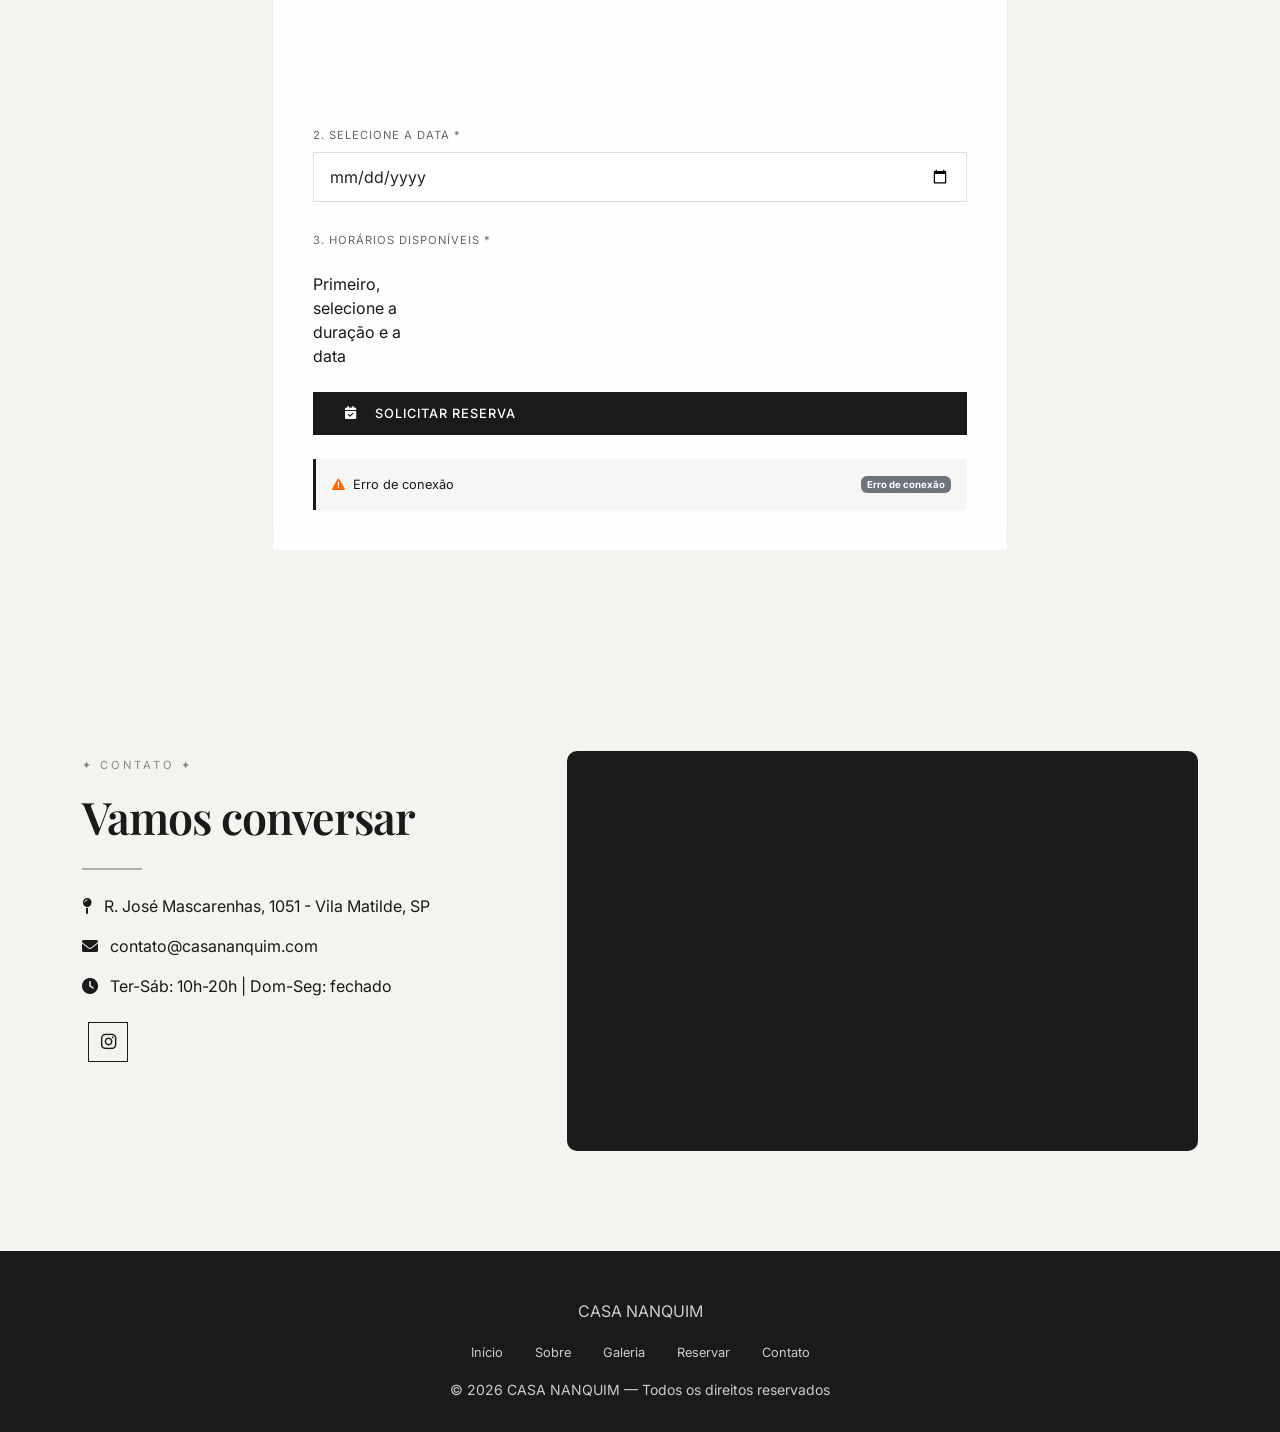
==== commit 9ee43441: "Update index.html" ====
--- a/index.html
+++ b/index.html
@@ -6,30 +6,33 @@
   <meta name="description" content="Casa Nanquim - Estúdio de Tatuagem. Reserve seu espaço.">
   <title>Casa Nanquim | Estúdio de Tatuagem</title>
   
+  <!-- Fonts & Libraries -->
   <link href="https://cdn.jsdelivr.net/npm/bootstrap@5.3.0/dist/css/bootstrap.min.css" rel="stylesheet">
   <link href="https://fonts.googleapis.com/css2?family=Inter:opsz,wght@14..32,300;400;500;600;700;800&family=Playfair+Display:wght@400;500;600;700;800;900&display=swap" rel="stylesheet">
   <link rel="stylesheet" href="https://cdnjs.cloudflare.com/ajax/libs/font-awesome/6.0.0-beta3/css/all.min.css">
   <link href="https://unpkg.com/aos@2.3.1/dist/aos.css" rel="stylesheet">
-  <link rel="stylesheet" href="css/style.css">
   
-  <link rel="icon" type="image/png" href="data:image/svg+xml,%3Csvg xmlns='http://www.w3.org/2000/svg' viewBox='0 0 100 100'%3E%3Ccircle cx='50' cy='50' r='45' fill='%23000' stroke='%23fff' stroke-width='2'/%3E%3Cpath fill='%23fff' d='M50 30 L58 45 L50 60 L42 45 Z'/%3E%3C/svg%3E">
+  <!-- Main CSS -->
+  <link rel="stylesheet" href="style.css">
+  
+  <!-- Favicon inline -->
+  <link rel="icon" type="image/png" href="./img/faviconnanquim.png">
 </head>
 <body>
 
-<!-- Transição de entrada (loader) -->
+<!-- Transição de entrada -->
 <div class="page-transition" id="pageTransition">
   <div class="transition-content">
     <div class="logo-icon">
-      <!-- Substitua pelo caminho da sua logo local, se desejar -->
-      <i class="fas fa-feather-alt"></i>
+      <img src="img/logo.png" alt="Casa Nanquim" style="width: 80px; height: auto;">
     </div>
     <h3>CASA NANQUIM</h3>
     <div class="ink-drop"></div>
-    <p>Onde a tinta encontra a pele</p>
+    <p style="color: #f5f3ef; letter-spacing: 2px; font-size: 0.8rem;">Onde a tinta encontra a pele</p>
   </div>
 </div>
 
-<!-- Efeitos de tinta (apenas desktop) -->
+<!-- Camada de efeitos de tinta -->
 <div class="ink-canvas">
   <div class="ink-blob"></div><div class="ink-blob"></div><div class="ink-blob"></div><div class="ink-blob"></div>
   <div class="ink-splash"></div><div class="ink-splash"></div><div class="ink-splash"></div><div class="ink-splash"></div><div class="ink-splash"></div>
@@ -120,39 +123,14 @@
       </div>
     </div>
     <div class="gallery-grid" data-aos="fade-up-ink" data-aos-delay="100">
-      <!-- Exemplo com 8 imagens (substitua pelos seus links) -->
-      <div class="gallery-item" data-img="https://images.unsplash.com/photo-1590246814883-57c511e3b7f3?w=1200&h=1200&fit=crop">
-        <img src="https://images.unsplash.com/photo-1590246814883-57c511e3b7f3?w=400&h=400&fit=crop" loading="lazy" alt="Tattoo 1">
-        <div class="gallery-overlay"><i class="fas fa-search-plus"></i></div>
-      </div>
-      <div class="gallery-item" data-img="https://images.unsplash.com/photo-1560343090-f0409e92791a?w=1200&h=1200&fit=crop">
-        <img src="https://images.unsplash.com/photo-1560343090-f0409e92791a?w=400&h=400&fit=crop" loading="lazy" alt="Tattoo 2">
-        <div class="gallery-overlay"><i class="fas fa-search-plus"></i></div>
-      </div>
-      <div class="gallery-item" data-img="https://images.unsplash.com/photo-1583356322882-85559b472f56?w=1200&h=1200&fit=crop">
-        <img src="https://images.unsplash.com/photo-1583356322882-85559b472f56?w=400&h=400&fit=crop" loading="lazy" alt="Tattoo 3">
-        <div class="gallery-overlay"><i class="fas fa-search-plus"></i></div>
-      </div>
-      <div class="gallery-item" data-img="https://images.unsplash.com/photo-1595981267035-7b04ca84a82d?w=1200&h=1200&fit=crop">
-        <img src="https://images.unsplash.com/photo-1595981267035-7b04ca84a82d?w=400&h=400&fit=crop" loading="lazy" alt="Tattoo 4">
-        <div class="gallery-overlay"><i class="fas fa-search-plus"></i></div>
-      </div>
-      <div class="gallery-item" data-img="https://images.unsplash.com/photo-1545987795-200671eeadc1?w=1200&h=1200&fit=crop">
-        <img src="https://images.unsplash.com/photo-1545987795-200671eeadc1?w=400&h=400&fit=crop" loading="lazy" alt="Tattoo 5">
-        <div class="gallery-overlay"><i class="fas fa-search-plus"></i></div>
-      </div>
-      <div class="gallery-item" data-img="https://images.unsplash.com/photo-1577655194893-575398a8d6d4?w=1200&h=1200&fit=crop">
-        <img src="https://images.unsplash.com/photo-1577655194893-575398a8d6d4?w=400&h=400&fit=crop" loading="lazy" alt="Tattoo 6">
-        <div class="gallery-overlay"><i class="fas fa-search-plus"></i></div>
-      </div>
-      <div class="gallery-item" data-img="https://images.unsplash.com/photo-1617922008530-7b4f637c7e15?w=1200&h=1200&fit=crop">
-        <img src="https://images.unsplash.com/photo-1617922008530-7b4f637c7e15?w=400&h=400&fit=crop" loading="lazy" alt="Tattoo 7">
-        <div class="gallery-overlay"><i class="fas fa-search-plus"></i></div>
-      </div>
-      <div class="gallery-item" data-img="https://images.unsplash.com/photo-1590086783191-a0694c7d1e6e?w=1200&h=1200&fit=crop">
-        <img src="https://images.unsplash.com/photo-1590086783191-a0694c7d1e6e?w=400&h=400&fit=crop" loading="lazy" alt="Tattoo 8">
-        <div class="gallery-overlay"><i class="fas fa-search-plus"></i></div>
-      </div>
+      <div class="gallery-item" data-img="./img/tatoo1.png"><img src="./img/tatoo1.png" alt="Tattoo 1"><div class="gallery-overlay"><i class="fas fa-search-plus"></i></div></div>
+      <div class="gallery-item" data-img="./img/tatoo2.png"><img src="./img/tatoo2.png" alt="Tattoo 2"><div class="gallery-overlay"><i class="fas fa-search-plus"></i></div></div>
+      <div class="gallery-item" data-img="./img/tatoo3.png"><img src="./img/tatoo3.png" alt="Tattoo 3"><div class="gallery-overlay"><i class="fas fa-search-plus"></i></div></div>
+      <div class="gallery-item" data-img="./img/tatoo4.png"><img src="./img/tatoo4.png" alt="Tattoo 4"><div class="gallery-overlay"><i class="fas fa-search-plus"></i></div></div>
+      <div class="gallery-item" data-img="./img/tatoo5.png"><img src="./img/tatoo5.png" alt="Tattoo 5"><div class="gallery-overlay"><i class="fas fa-search-plus"></i></div></div>
+      <div class="gallery-item" data-img="./img/tatoo6.png"><img src="./img/tatoo6.png" alt="Tattoo 6"><div class="gallery-overlay"><i class="fas fa-search-plus"></i></div></div>
+      <div class="gallery-item" data-img="./img/tatoo7.png"><img src="./img/tatoo7.png" alt="Tattoo 7"><div class="gallery-overlay"><i class="fas fa-search-plus"></i></div></div>
+      <div class="gallery-item" data-img="./img/tatoo8.png"><img src="./img/tatoo8.png" alt="Tattoo 8"><div class="gallery-overlay"><i class="fas fa-search-plus"></i></div></div>
     </div>
   </section>
 
@@ -180,9 +158,9 @@
               <div class="mb-4">
                 <label class="form-label">1. Duração da Sessão *</label>
                 <div class="row g-3">
-                  <div class="col-md-4"><button type="button" class="opcao-btn" data-duracao="2" data-valor="80"><i class="fas fa-clock me-2"></i><strong>2 horas</strong><br><span class="valor">R$ 80</span></button></div>
-                  <div class="col-md-4"><button type="button" class="opcao-btn" data-duracao="4" data-valor="150"><i class="fas fa-clock me-2"></i><strong>4 horas</strong><br><span class="valor">R$ 150</span></button></div>
-                  <div class="col-md-4"><button type="button" class="opcao-btn" data-duracao="8" data-valor="250"><i class="fas fa-clock me-2"></i><strong>8 horas</strong><br><span class="valor">R$ 250</span></button></div>
+                  <div class="col-md-4"><button type="button" class="opcao-btn" data-duracao="2" data-horas="2" data-valor="80"><i class="fas fa-clock me-2"></i><strong>2 horas</strong><br><span class="valor">R$ 80,00</span></button></div>
+                  <div class="col-md-4"><button type="button" class="opcao-btn" data-duracao="4" data-horas="4" data-valor="150"><i class="fas fa-clock me-2"></i><strong>4 horas</strong><br><span class="valor">R$ 150,00</span></button></div>
+                  <div class="col-md-4"><button type="button" class="opcao-btn" data-duracao="8" data-horas="8" data-valor="250"><i class="fas fa-clock me-2"></i><strong>8 horas</strong><br><span class="valor">R$ 250,00</span></button></div>
                 </div>
               </div>
               
@@ -218,15 +196,17 @@
             <div class="mb-3"><i class="fas fa-envelope me-2"></i> contato@casananquim.com</div>
             <div class="mb-3"><i class="fas fa-clock me-2"></i> Ter-Sáb: 10h-20h | Dom-Seg: fechado</div>
           </div>
-          <div class="mt-4 text-center">
-            <a href="https://www.instagram.com/casananquim/" target="_blank" rel="noopener noreferrer" class="social-icon" aria-label="Instagram"><i class="fab fa-instagram"></i></a>
-            <a href="#" target="_blank" rel="noopener noreferrer" class="social-icon" aria-label="TikTok"><i class="fab fa-tiktok"></i></a>
-            <a href="#" target="_blank" rel="noopener noreferrer" class="social-icon" aria-label="Pinterest"><i class="fab fa-pinterest"></i></a>
+          <div class="mt-4">
+            <a href="https://www.instagram.com/casananquim/" target="_blank" class="social-icon" aria-label="Instagram"><i class="fab fa-instagram"></i></a>
           </div>
         </div>
         <div class="col-lg-7" data-aos="slide-left-ink" data-aos-delay="100">
           <div class="map-container">
-            <iframe src="https://www.google.com/maps?q=Casa+Nanquim+Tatuagem&output=embed" allowfullscreen loading="lazy"></iframe>
+            <iframe 
+              src="https://www.google.com/maps?q=Casa+Nanquim+Tatuagem&output=embed"
+              allowfullscreen=""
+              loading="lazy">
+            </iframe>
           </div>
         </div>
       </div>
@@ -243,14 +223,14 @@
   </footer>
 </div>
 
-<!-- Botão flutuante do Instagram -->
-<a href="https://www.instagram.com/casananquim/" class="instagram-float" target="_blank" rel="noopener noreferrer">
+<!-- Instagram Float -->
+<a href="https://www.instagram.com/direct/t/17844168279024215/" class="instagram-float" target="_blank" rel="noopener noreferrer">
   <i class="fab fa-instagram"></i>
 </a>
 
 <!-- Scripts -->
-<script src="https://cdn.jsdelivr.net/npm/bootstrap@5.3.0/dist/js/bootstrap.bundle.min.js" defer></script>
-<script src="https://unpkg.com/aos@2.3.1/dist/aos.js" defer></script>
-<script src="js/script.js" defer></script>
+<script src="https://cdn.jsdelivr.net/npm/bootstrap@5.3.0/dist/js/bootstrap.bundle.min.js"></script>
+<script src="https://unpkg.com/aos@2.3.1/dist/aos.js"></script>
+<script src="script.js"></script>
 </body>
 </html>
--- a/style.css
+++ b/style.css
@@ -0,0 +1,535 @@
+* {
+  margin: 0;
+  padding: 0;
+  box-sizing: border-box;
+}
+
+body {
+  background: #f5f3ef;
+  color: #1a1a1a;
+  font-family: 'Inter', sans-serif;
+  overflow-x: hidden;
+}
+
+/* ===== TRANSITION DE ENTRADA ===== */
+.page-transition {
+  position: fixed;
+  top: 0;
+  left: 0;
+  width: 100%;
+  height: 100%;
+  background: #1a1a1a;
+  z-index: 9999;
+  display: flex;
+  align-items: center;
+  justify-content: center;
+  transition: transform 0.8s cubic-bezier(0.77, 0, 0.18, 1);
+  transform: translateY(0);
+}
+.page-transition.hide { transform: translateY(-100%); }
+.transition-content {
+  text-align: center;
+  animation: fadeInScale 0.6s ease-out;
+}
+.transition-content .logo-icon {
+  font-size: 4rem;
+  color: #f5f3ef;
+  margin-bottom: 1rem;
+  animation: pulse 1.2s ease-in-out infinite;
+}
+@keyframes pulse {
+  0%, 100% { transform: scale(1); opacity: 1; }
+  50% { transform: scale(1.1); opacity: 0.8; }
+}
+.transition-content h3 {
+  font-family: 'Playfair Display', serif;
+  color: #f5f3ef;
+  letter-spacing: 4px;
+  font-size: 1.5rem;
+}
+.transition-content .ink-drop {
+  width: 2px;
+  height: 60px;
+  background: #f5f3ef;
+  margin: 1.5rem auto;
+  animation: dropLine 1.2s ease-in-out infinite;
+}
+@keyframes dropLine {
+  0%, 100% { transform: scaleY(0.3); opacity: 0.3; }
+  50% { transform: scaleY(1); opacity: 1; }
+}
+@keyframes fadeInScale {
+  from { opacity: 0; transform: scale(0.9); }
+  to { opacity: 1; transform: scale(1); }
+}
+
+/* ===== EFEITOS DE TINTA (apenas desktop) ===== */
+.ink-canvas {
+  position: fixed;
+  top: 0;
+  left: 0;
+  width: 100%;
+  height: 100%;
+  pointer-events: none;
+  z-index: 0;
+  overflow: hidden;
+}
+.ink-blob {
+  position: absolute;
+  background: radial-gradient(ellipse at center, rgba(0,0,0,0.08) 0%, rgba(0,0,0,0) 70%);
+  border-radius: 60% 40% 50% 50% / 45% 50% 50% 55%;
+  filter: blur(25px);
+  animation: blobFloat 20s ease-in-out infinite;
+}
+.ink-blob:nth-child(1) { width: 500px; height: 500px; top: -150px; left: -150px; background: radial-gradient(ellipse, rgba(0,0,0,0.12), transparent); }
+.ink-blob:nth-child(2) { width: 600px; height: 600px; bottom: -200px; right: -200px; animation-duration: 25s; background: radial-gradient(ellipse, rgba(30,30,30,0.1), transparent); }
+.ink-blob:nth-child(3) { width: 350px; height: 350px; top: 40%; left: 70%; animation-duration: 18s; }
+.ink-blob:nth-child(4) { width: 280px; height: 280px; bottom: 30%; left: 10%; animation-duration: 22s; }
+@keyframes blobFloat {
+  0%, 100% { border-radius: 60% 40% 50% 50% / 45% 50% 50% 55%; transform: translate(0,0) rotate(0deg); }
+  33% { border-radius: 45% 55% 40% 60% / 50% 45% 55% 50%; transform: translate(40px,-30px) rotate(6deg); }
+  66% { border-radius: 50% 45% 55% 40% / 40% 55% 45% 60%; transform: translate(-30px,25px) rotate(-5deg); }
+}
+.ink-splash {
+  position: absolute;
+  background: #1a1a1a;
+  border-radius: 50%;
+  opacity: 0;
+  animation: splashAnim 3s ease-out infinite;
+}
+@keyframes splashAnim {
+  0% { transform: scale(0); opacity: 0.4; }
+  50% { opacity: 0.2; }
+  100% { transform: scale(3); opacity: 0; }
+}
+.ink-splash:nth-child(5) { width: 60px; height: 60px; top: 20%; left: 15%; animation-delay: 0s; }
+.ink-splash:nth-child(6) { width: 40px; height: 40px; bottom: 25%; right: 20%; animation-delay: 1.2s; }
+.ink-splash:nth-child(7) { width: 80px; height: 80px; top: 60%; left: 85%; animation-delay: 0.7s; }
+.ink-splash:nth-child(8) { width: 30px; height: 30px; top: 75%; left: 30%; animation-delay: 2s; }
+.ink-splash:nth-child(9) { width: 50px; height: 50px; bottom: 10%; left: 60%; animation-delay: 1.5s; }
+.ink-drip {
+  position: absolute;
+  width: 3px;
+  height: 20px;
+  background: #1a1a1a;
+  border-radius: 2px;
+  opacity: 0.3;
+  animation: dripFall 2.8s linear infinite;
+}
+@keyframes dripFall {
+  0% { transform: translateY(-100px); opacity: 0.4; }
+  80% { opacity: 0.2; }
+  100% { transform: translateY(100vh); opacity: 0; }
+}
+.ink-drip:nth-child(10) { left: 25%; animation-delay: 0s; width: 2px; height: 15px; }
+.ink-drip:nth-child(11) { left: 45%; animation-delay: 1s; width: 3px; height: 25px; }
+.ink-drip:nth-child(12) { left: 65%; animation-delay: 0.5s; width: 2px; height: 18px; }
+.ink-drip:nth-child(13) { left: 85%; animation-delay: 1.8s; width: 4px; height: 22px; }
+.ink-drip:nth-child(14) { left: 15%; animation-delay: 2.2s; width: 2px; height: 16px; }
+.ink-stroke {
+  position: absolute;
+  background: rgba(0,0,0,0.05);
+  filter: blur(8px);
+  animation: strokeMove 12s ease-in-out infinite;
+}
+@keyframes strokeMove {
+  0%, 100% { transform: translateX(-50px) rotate(0deg); opacity: 0.3; }
+  50% { transform: translateX(50px) rotate(5deg); opacity: 0.6; }
+}
+.ink-stroke:nth-child(15) { width: 300px; height: 40px; top: 30%; left: -100px; background: linear-gradient(90deg, transparent, #1a1a1a, transparent); }
+.ink-stroke:nth-child(16) { width: 400px; height: 30px; bottom: 40%; right: -150px; background: linear-gradient(270deg, transparent, #1a1a1a, transparent); animation-duration: 15s; }
+
+.paper-texture {
+  position: fixed;
+  top: 0;
+  left: 0;
+  width: 100%;
+  height: 100%;
+  pointer-events: none;
+  z-index: 1;
+  opacity: 0.08;
+  background-image: url("data:image/svg+xml,%3Csvg viewBox='0 0 200 200' xmlns='http://www.w3.org/2000/svg'%3E%3Cfilter id='noise'%3E%3CfeTurbulence type='fractalNoise' baseFrequency='0.9' numOctaves='4' stitchTiles='stitch'/%3E%3C/filter%3E%3Crect width='100%25' height='100%25' filter='url(%23noise)'/%3E%3C/svg%3E");
+}
+
+.content { position: relative; z-index: 10; background: transparent; }
+
+/* === NAVEGAÇÃO === */
+.navbar {
+  background: rgba(245, 243, 239, 0.92);
+  backdrop-filter: blur(12px);
+  border-bottom: 1px solid rgba(0,0,0,0.08);
+  padding: 1rem 0;
+  transition: all 0.3s ease;
+  position: fixed;
+  top: 0;
+  width: 100%;
+  z-index: 1000;
+}
+.navbar.scrolled { padding: 0.6rem 0; background: rgba(245,243,239,0.98); }
+.navbar-brand {
+  font-family: 'Playfair Display', serif;
+  font-size: 1.6rem;
+  font-weight: 700;
+  letter-spacing: -0.5px;
+  color: #1a1a1a !important;
+}
+.nav-link {
+  font-size: 0.8rem;
+  font-weight: 500;
+  letter-spacing: 1px;
+  text-transform: uppercase;
+  color: #1a1a1a !important;
+  margin: 0 1rem;
+  transition: opacity 0.2s;
+}
+.nav-link:hover { opacity: 0.6; }
+
+/* === HERO === */
+.hero {
+  min-height: 90vh;
+  display: flex;
+  align-items: center;
+  justify-content: center;
+  text-align: center;
+  position: relative;
+  padding-top: 80px;
+}
+.hero-content { max-width: 800px; margin: 0 auto; padding: 2rem; }
+.hero-badge {
+  display: inline-block;
+  font-size: 0.7rem;
+  letter-spacing: 4px;
+  text-transform: uppercase;
+  background: rgba(0,0,0,0.05);
+  padding: 0.4rem 1rem;
+  margin-bottom: 1.5rem;
+  border-radius: 30px;
+}
+.hero h1 {
+  font-family: 'Playfair Display', serif;
+  font-size: 5rem;
+  font-weight: 800;
+  letter-spacing: -2px;
+  margin-bottom: 1rem;
+  color: #1a1a1a;
+}
+.hero .subtitle {
+  font-size: 1rem;
+  letter-spacing: 3px;
+  text-transform: uppercase;
+  color: #555;
+  margin-bottom: 2rem;
+}
+
+/* === BOTÕES === */
+.btn-ink {
+  display: inline-flex;
+  align-items: center;
+  gap: 10px;
+  background: #1a1a1a;
+  color: #fff;
+  border: none;
+  padding: 12px 32px;
+  font-size: 0.8rem;
+  font-weight: 500;
+  letter-spacing: 1px;
+  text-transform: uppercase;
+  transition: all 0.3s ease;
+  position: relative;
+  overflow: hidden;
+  text-decoration: none;
+}
+.btn-ink::after {
+  content: '';
+  position: absolute;
+  top: 0;
+  left: -100%;
+  width: 100%;
+  height: 100%;
+  background: linear-gradient(90deg, transparent, rgba(255,255,255,0.2), transparent);
+  transition: left 0.5s;
+}
+.btn-ink:hover::after { left: 100%; }
+.btn-ink:hover { background: #333; transform: translateY(-2px); color: #fff; }
+.btn-outline {
+  background: transparent;
+  border: 1px solid #1a1a1a;
+  color: #1a1a1a;
+}
+.btn-outline:hover { background: #1a1a1a; color: #fff; }
+
+/* === SEÇÕES === */
+section { padding: 100px 0; position: relative; }
+.section-header { text-align: center; margin-bottom: 60px; }
+.section-tag { font-size: 0.7rem; letter-spacing: 3px; text-transform: uppercase; color: #888; margin-bottom: 1rem; display: inline-block; }
+.section-title { font-family: 'Playfair Display', serif; font-size: 2.8rem; font-weight: 600; letter-spacing: -1px; margin-bottom: 1rem; color: #1a1a1a; }
+.ink-divider { width: 60px; height: 2px; background: #1a1a1a; margin: 1.5rem auto; opacity: 0.3; }
+
+/* === CARDS === */
+.row-cards { display: flex; flex-wrap: wrap; }
+.card-ink {
+  background: rgba(255,255,255,0.8);
+  backdrop-filter: blur(4px);
+  border: 1px solid rgba(0,0,0,0.05);
+  padding: 2rem 1.5rem;
+  text-align: center;
+  transition: all 0.4s ease;
+  cursor: pointer;
+  position: relative;
+  overflow: hidden;
+  height: 100%;
+  display: flex;
+  flex-direction: column;
+  align-items: center;
+}
+.card-ink::before {
+  content: '';
+  position: absolute;
+  top: -50%;
+  left: -50%;
+  width: 200%;
+  height: 200%;
+  background: radial-gradient(circle, rgba(0,0,0,0.03) 0%, transparent 70%);
+  opacity: 0;
+  transition: opacity 0.5s;
+}
+.card-ink:hover::before { opacity: 1; }
+.card-ink:hover { transform: translateY(-8px); box-shadow: 0 20px 30px -15px rgba(0,0,0,0.1); }
+.card-ink.selected { background: #1a1a1a; color: #fff; border-color: #1a1a1a; }
+.card-ink.selected .price, .card-ink.selected .brush-icon { color: #fff; }
+.brush-icon { font-size: 2.2rem; color: #1a1a1a; margin-bottom: 1rem; }
+.card-ink h5 { font-size: 1.2rem; font-weight: 600; margin-bottom: 0.75rem; }
+.card-ink p { font-size: 0.85rem; line-height: 1.4; }
+
+/* === FORMULÁRIO === */
+.booking-card {
+  background: rgba(255,255,255,0.85);
+  backdrop-filter: blur(12px);
+  border: 1px solid rgba(0,0,0,0.05);
+  padding: 2.5rem;
+}
+.form-control {
+  background: #fff;
+  border: 1px solid #ddd;
+  padding: 12px 16px;
+  border-radius: 0;
+}
+.form-control:focus { border-color: #1a1a1a; box-shadow: none; }
+.form-label { font-size: 0.7rem; letter-spacing: 1px; text-transform: uppercase; color: #666; margin-bottom: 0.5rem; }
+.opcao-btn {
+  background: rgba(255,255,255,0.8);
+  border: 1px solid rgba(0,0,0,0.1);
+  color: #1a1a1a;
+  padding: 20px 10px;
+  text-align: center;
+  cursor: pointer;
+  transition: all 0.3s ease;
+  width: 100%;
+}
+.opcao-btn:hover { background: #f0f0f0; transform: translateY(-3px); }
+.opcao-btn.selected { background: #1a1a1a; color: #fff; border-color: #1a1a1a; }
+.opcao-btn strong { font-size: 1.3rem; display: block; margin: 10px 0; }
+.opcao-btn .valor { font-size: 1.1rem; font-weight: bold; }
+.horarios-grid {
+  display: grid;
+  grid-template-columns: repeat(auto-fill, minmax(120px, 1fr));
+  gap: 12px;
+  margin-top: 15px;
+}
+.horario-btn {
+  background: #fff;
+  border: 1px solid #ddd;
+  padding: 12px 8px;
+  text-align: center;
+  cursor: pointer;
+  transition: all 0.2s;
+  font-size: 0.85rem;
+}
+.horario-btn:hover { background: #f0f0f0; border-color: #1a1a1a; }
+.horario-btn.selected { background: #1a1a1a; color: #fff; border-color: #1a1a1a; }
+.horario-btn.disabled { background: #f5f5f5; color: #bbb; cursor: not-allowed; text-decoration: line-through; }
+.status-card {
+  background: rgba(0,0,0,0.03);
+  padding: 0.8rem 1rem;
+  margin-top: 1.5rem;
+  font-size: 0.8rem;
+  border-left: 3px solid #1a1a1a;
+}
+.loading-spinner {
+  display: inline-block;
+  width: 20px;
+  height: 20px;
+  border: 2px solid #ccc;
+  border-top-color: #1a1a1a;
+  border-radius: 50%;
+  animation: spin 0.6s linear infinite;
+}
+@keyframes spin { to { transform: rotate(360deg); } }
+
+/* === GALERIA === */
+.gallery-grid {
+  display: grid;
+  grid-template-columns: repeat(4, 1fr);
+  gap: 8px;
+}
+.gallery-item {
+  position: relative;
+  aspect-ratio: 1;
+  overflow: hidden;
+  cursor: pointer;
+}
+.gallery-item img { width: 100%; height: 100%; object-fit: cover; transition: transform 0.5s ease; }
+.gallery-item:hover img { transform: scale(1.05); }
+.gallery-overlay {
+  position: absolute;
+  top: 0;
+  left: 0;
+  width: 100%;
+  height: 100%;
+  background: rgba(0,0,0,0.6);
+  display: flex;
+  align-items: center;
+  justify-content: center;
+  opacity: 0;
+  transition: opacity 0.3s;
+}
+.gallery-item:hover .gallery-overlay { opacity: 1; }
+.gallery-overlay i { color: #fff; font-size: 2rem; }
+.gallery-modal {
+  display: none;
+  position: fixed;
+  top: 0;
+  left: 0;
+  width: 100%;
+  height: 100%;
+  background: rgba(0,0,0,0.95);
+  z-index: 2000;
+  cursor: pointer;
+}
+.gallery-modal.active { display: flex; align-items: center; justify-content: center; }
+.gallery-modal img { max-width: 90%; max-height: 90%; }
+.close-modal { position: absolute; top: 20px; right: 30px; color: #fff; font-size: 2rem; cursor: pointer; }
+
+/* Footer */
+.footer {
+  background: #1a1a1a;
+  color: #ccc;
+  padding: 3rem 0 2rem;
+  position: relative;
+  z-index: 10;
+}
+.footer a { color: #ccc; text-decoration: none; margin: 0 1rem; font-size: 0.8rem; }
+.footer a:hover { color: #fff; }
+
+/* Redes sociais */
+.social-icon {
+  display: inline-flex;
+  align-items: center;
+  justify-content: center;
+  width: 40px;
+  height: 40px;
+  background: transparent;
+  border: 1px solid #1a1a1a;
+  color: #1a1a1a;
+  margin: 0 6px;
+  transition: all 0.25s ease;
+  text-decoration: none;
+  font-size: 1.1rem;
+}
+.social-icon:hover {
+  background: #1a1a1a;
+  color: #f5f3ef;
+  border-color: #1a1a1a;
+  transform: translateY(-3px);
+}
+
+/* Mapa */
+.map-container {
+  width: 100%;
+  height: 400px;
+  overflow: hidden;
+  border-radius: 10px;
+  background: #1a1a1a;
+}
+.map-container iframe {
+  width: 100%;
+  height: 100%;
+  border: 0;
+  filter: invert(90%) hue-rotate(180deg) contrast(90%);
+}
+
+/* Botão flutuante Instagram */
+.instagram-float {
+  position: fixed;
+  bottom: 25px;
+  right: 25px;
+  background: radial-gradient(circle at 30% 110%, #fdf497 0%, #fdf497 5%, #fd5949 45%, #d6249f 60%, #285AEB 90%);
+  color: #fff;
+  width: 52px;
+  height: 52px;
+  border-radius: 50%;
+  display: flex;
+  align-items: center;
+  justify-content: center;
+  font-size: 26px;
+  transition: transform 0.2s, box-shadow 0.2s;
+  z-index: 9999;
+  text-decoration: none;
+  box-shadow: 0 4px 12px rgba(0,0,0,0.15);
+}
+.instagram-float:hover {
+  transform: scale(1.1);
+  box-shadow: 0 6px 16px rgba(0,0,0,0.25);
+  color: #fff;
+}
+
+/* Animações AOS customizadas */
+[data-aos="fade-up-ink"] { opacity: 0; transform: translateY(40px); transition-property: transform, opacity; }
+[data-aos="fade-up-ink"].aos-animate { opacity: 1; transform: translateY(0); }
+[data-aos="zoom-ink"] { opacity: 0; transform: scale(0.95); }
+[data-aos="zoom-ink"].aos-animate { opacity: 1; transform: scale(1); }
+[data-aos="slide-right-ink"] { opacity: 0; transform: translateX(-40px); }
+[data-aos="slide-right-ink"].aos-animate { opacity: 1; transform: translateX(0); }
+[data-aos="slide-left-ink"] { opacity: 0; transform: translateX(40px); }
+[data-aos="slide-left-ink"].aos-animate { opacity: 1; transform: translateX(0); }
+
+/* ===== OTIMIZAÇÕES PARA DISPOSITIVOS MÓVEIS ===== */
+@media (max-width: 768px) {
+  /* Remove efeitos de tinta pesados */
+  .ink-canvas, .ink-blob, .ink-splash, .ink-drip, .ink-stroke { display: none; }
+  /* Remove backdrop-filter (pesado) */
+  .navbar, .booking-card, .card-ink, .form-container, .contact-block {
+    backdrop-filter: none;
+    background: rgba(245, 243, 239, 0.98);
+  }
+  /* Remove transições e animações desnecessárias */
+  .card-ink, .gallery-item, .opcao-btn, .horario-btn, .social-icon { transition: none; }
+  .card-ink:hover, .gallery-item:hover { transform: none; }
+  /* Simplifica animação do loader */
+  .page-transition .ink-drop { animation: none; height: 30px; }
+  /* Reduz textura do papel */
+  .paper-texture { opacity: 0.02; }
+  /* Acelera GPU */
+  .navbar, .instagram-float { transform: translateZ(0); backface-visibility: hidden; }
+  /* Melhora resposta ao toque */
+  button, a, .btn-ink, .opcao-btn, .horario-btn { touch-action: manipulation; }
+  /* Ajustes de layout */
+  .hero h1 { font-size: 2.8rem; }
+  .section-title { font-size: 2rem; }
+  .gallery-grid { grid-template-columns: repeat(2, 1fr); }
+  .booking-card { padding: 1.5rem; }
+  section { padding: 60px 0; }
+  .instagram-float { bottom: 20px; right: 20px; width: 48px; height: 48px; font-size: 24px; }
+}
+@media (max-width: 480px) {
+  .gallery-grid { grid-template-columns: 1fr; }
+}
+/* Respeita configuração de redução de movimento do sistema */
+@media (prefers-reduced-motion: reduce) {
+  *, *::before, *::after {
+    animation-duration: 0.01ms !important;
+    animation-iteration-count: 1 !important;
+    transition-duration: 0.01ms !important;
+    scroll-behavior: auto !important;
+  }
+}
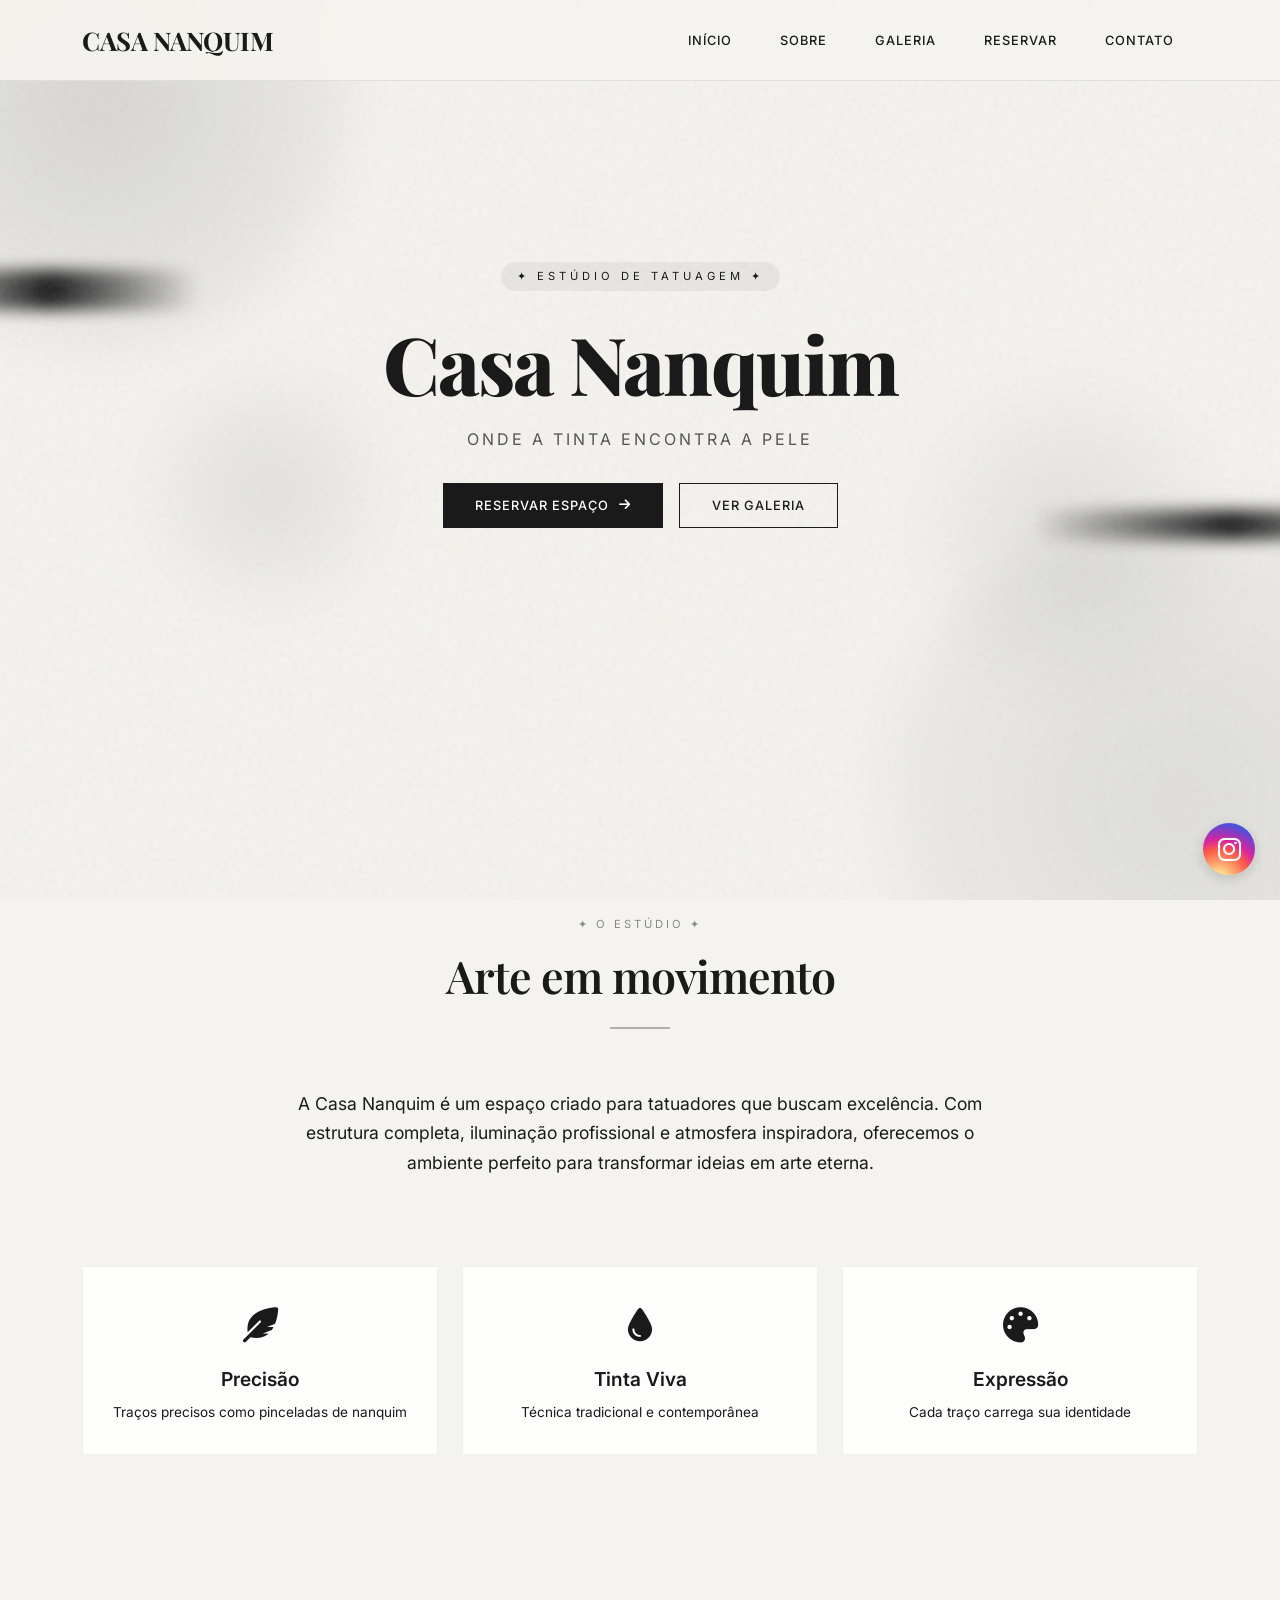
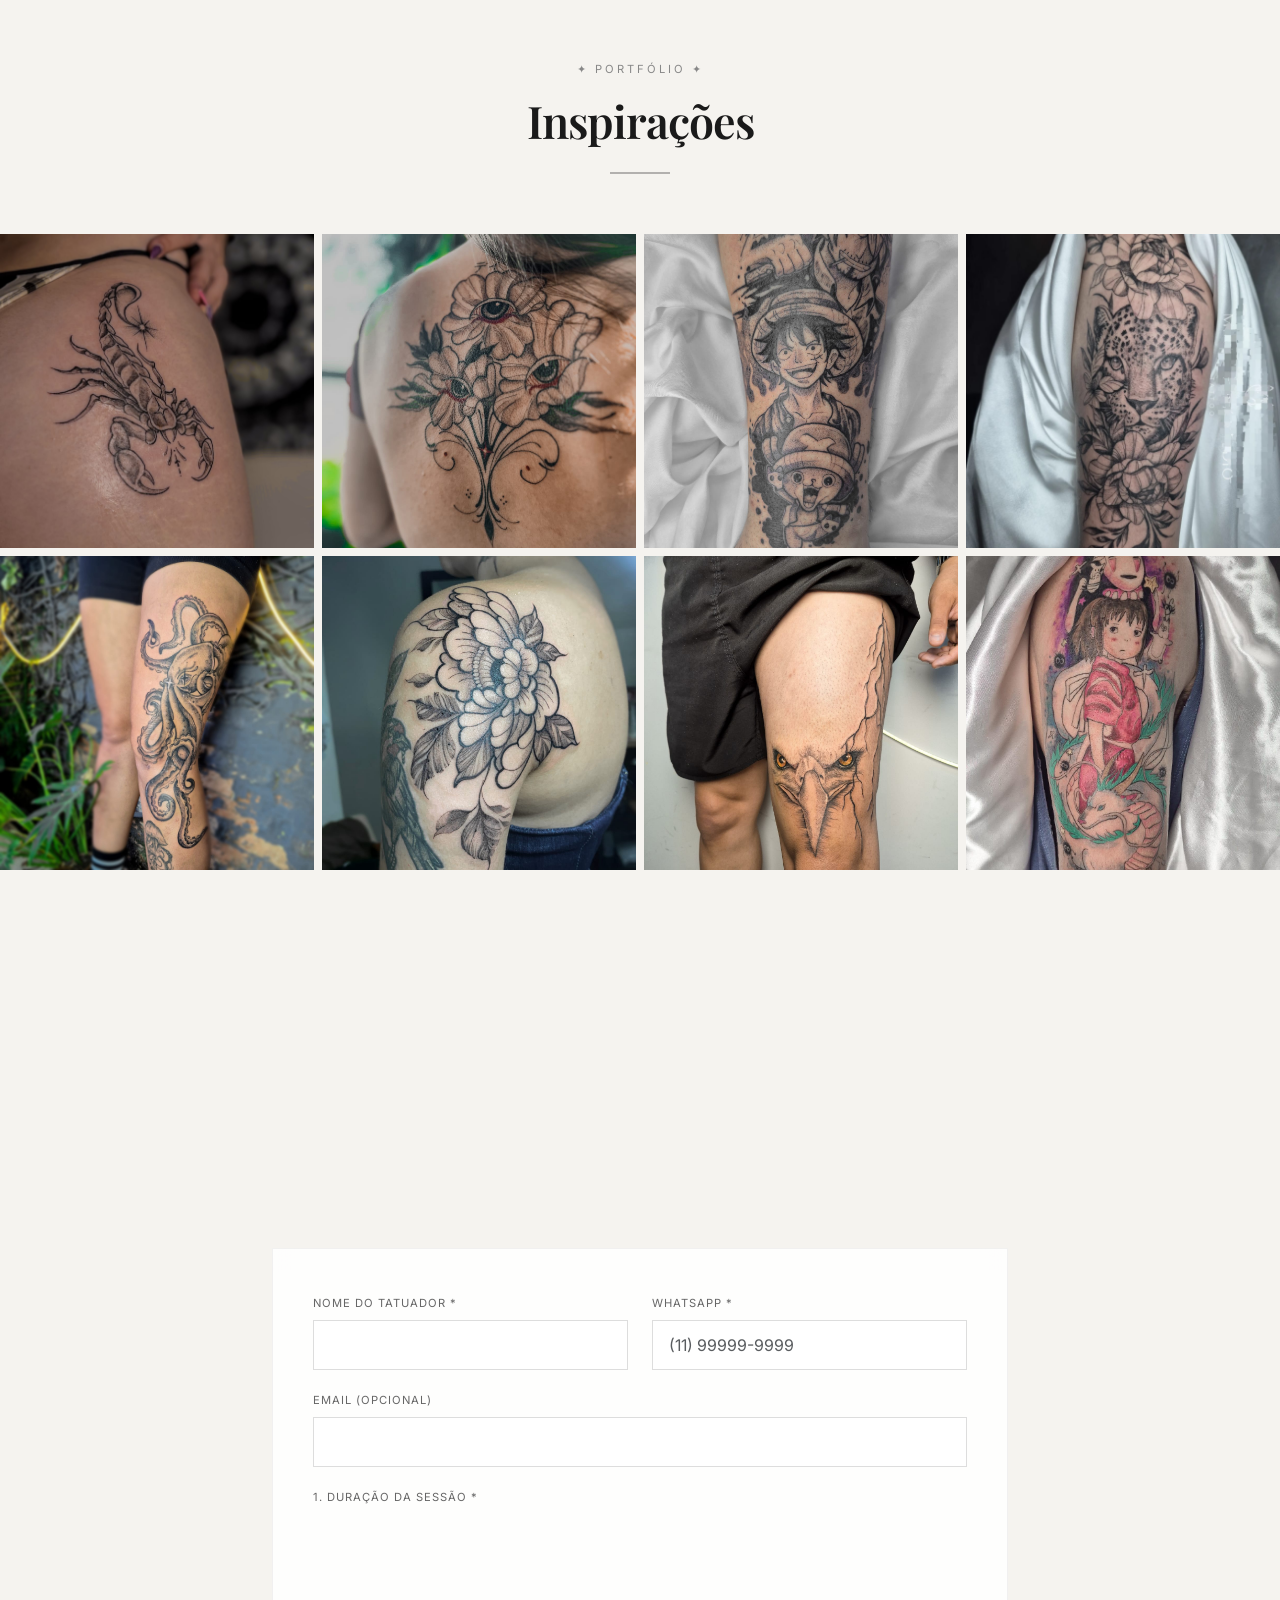
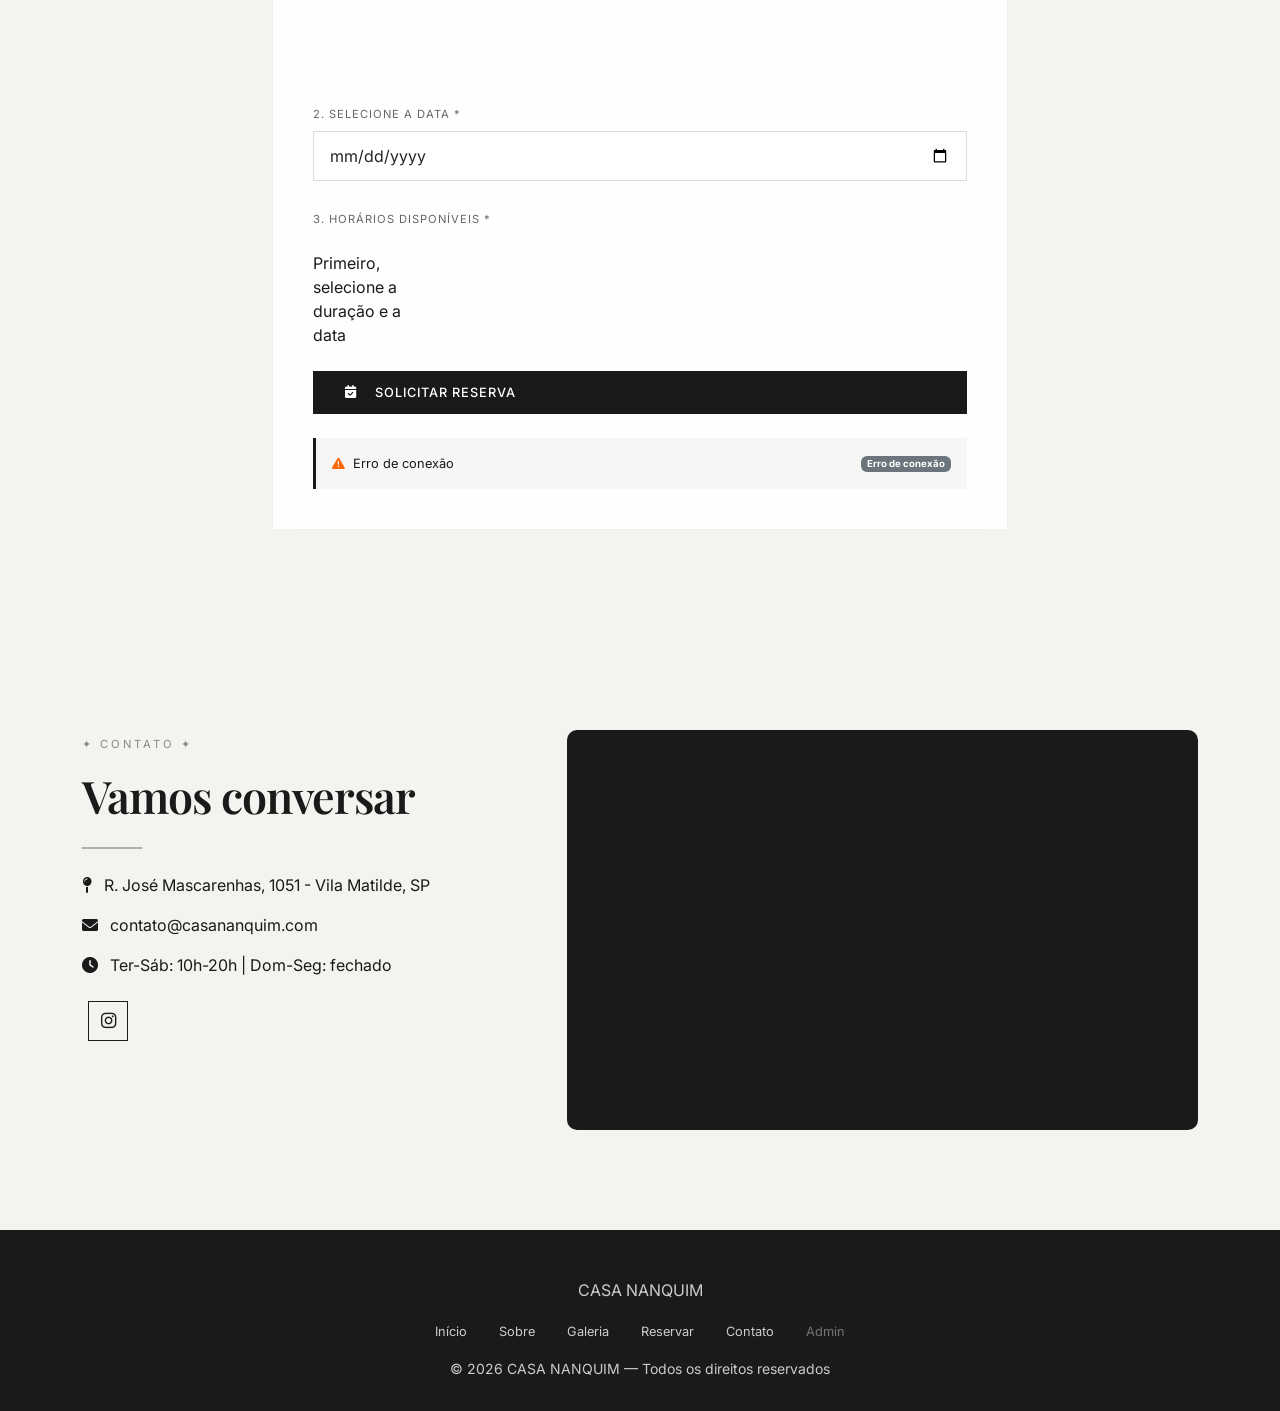
==== commit 6af69791: "Update index.html" ====
--- a/index.html
+++ b/index.html
@@ -217,7 +217,7 @@
   <footer class="footer">
     <div class="container text-center">
       <div class="mb-3">CASA NANQUIM</div>
-      <div class="mb-3"><a href="#home">Início</a><a href="#sobre">Sobre</a><a href="#galeria">Galeria</a><a href="#reserva">Reservar</a><a href="#contato">Contato</a></div>
+      <div class="mb-3"><a href="#home">Início</a><a href="#sobre">Sobre</a><a href="#galeria">Galeria</a><a href="#reserva">Reservar</a><a href="#contato">Contato</a><a href="admin.html" style="opacity: 0.5;">Admin</a></div>
       <div class="small">© <span id="currentYear"></span> CASA NANQUIM — Todos os direitos reservados</div>
     </div>
   </footer>
--- a/style.css
+++ b/style.css
@@ -26,27 +26,35 @@
   transition: transform 0.8s cubic-bezier(0.77, 0, 0.18, 1);
   transform: translateY(0);
 }
-.page-transition.hide { transform: translateY(-100%); }
+
+.page-transition.hide {
+  transform: translateY(-100%);
+}
+
 .transition-content {
   text-align: center;
   animation: fadeInScale 0.6s ease-out;
 }
+
 .transition-content .logo-icon {
   font-size: 4rem;
   color: #f5f3ef;
   margin-bottom: 1rem;
   animation: pulse 1.2s ease-in-out infinite;
 }
+
 @keyframes pulse {
   0%, 100% { transform: scale(1); opacity: 1; }
   50% { transform: scale(1.1); opacity: 0.8; }
 }
+
 .transition-content h3 {
   font-family: 'Playfair Display', serif;
   color: #f5f3ef;
   letter-spacing: 4px;
   font-size: 1.5rem;
 }
+
 .transition-content .ink-drop {
   width: 2px;
   height: 60px;
@@ -54,16 +62,18 @@
   margin: 1.5rem auto;
   animation: dropLine 1.2s ease-in-out infinite;
 }
+
 @keyframes dropLine {
   0%, 100% { transform: scaleY(0.3); opacity: 0.3; }
   50% { transform: scaleY(1); opacity: 1; }
 }
+
 @keyframes fadeInScale {
   from { opacity: 0; transform: scale(0.9); }
   to { opacity: 1; transform: scale(1); }
 }
 
-/* ===== EFEITOS DE TINTA (apenas desktop) ===== */
+/* ===== EFEITOS DE TINTA CONTÍNUOS ===== */
 .ink-canvas {
   position: fixed;
   top: 0;
@@ -74,6 +84,7 @@
   z-index: 0;
   overflow: hidden;
 }
+
 .ink-blob {
   position: absolute;
   background: radial-gradient(ellipse at center, rgba(0,0,0,0.08) 0%, rgba(0,0,0,0) 70%);
@@ -81,15 +92,18 @@
   filter: blur(25px);
   animation: blobFloat 20s ease-in-out infinite;
 }
+
 .ink-blob:nth-child(1) { width: 500px; height: 500px; top: -150px; left: -150px; background: radial-gradient(ellipse, rgba(0,0,0,0.12), transparent); }
 .ink-blob:nth-child(2) { width: 600px; height: 600px; bottom: -200px; right: -200px; animation-duration: 25s; background: radial-gradient(ellipse, rgba(30,30,30,0.1), transparent); }
 .ink-blob:nth-child(3) { width: 350px; height: 350px; top: 40%; left: 70%; animation-duration: 18s; }
 .ink-blob:nth-child(4) { width: 280px; height: 280px; bottom: 30%; left: 10%; animation-duration: 22s; }
+
 @keyframes blobFloat {
   0%, 100% { border-radius: 60% 40% 50% 50% / 45% 50% 50% 55%; transform: translate(0,0) rotate(0deg); }
   33% { border-radius: 45% 55% 40% 60% / 50% 45% 55% 50%; transform: translate(40px,-30px) rotate(6deg); }
   66% { border-radius: 50% 45% 55% 40% / 40% 55% 45% 60%; transform: translate(-30px,25px) rotate(-5deg); }
 }
+
 .ink-splash {
   position: absolute;
   background: #1a1a1a;
@@ -107,6 +121,7 @@
 .ink-splash:nth-child(7) { width: 80px; height: 80px; top: 60%; left: 85%; animation-delay: 0.7s; }
 .ink-splash:nth-child(8) { width: 30px; height: 30px; top: 75%; left: 30%; animation-delay: 2s; }
 .ink-splash:nth-child(9) { width: 50px; height: 50px; bottom: 10%; left: 60%; animation-delay: 1.5s; }
+
 .ink-drip {
   position: absolute;
   width: 3px;
@@ -126,6 +141,7 @@
 .ink-drip:nth-child(12) { left: 65%; animation-delay: 0.5s; width: 2px; height: 18px; }
 .ink-drip:nth-child(13) { left: 85%; animation-delay: 1.8s; width: 4px; height: 22px; }
 .ink-drip:nth-child(14) { left: 15%; animation-delay: 2.2s; width: 2px; height: 16px; }
+
 .ink-stroke {
   position: absolute;
   background: rgba(0,0,0,0.05);
@@ -151,13 +167,17 @@
   background-image: url("data:image/svg+xml,%3Csvg viewBox='0 0 200 200' xmlns='http://www.w3.org/2000/svg'%3E%3Cfilter id='noise'%3E%3CfeTurbulence type='fractalNoise' baseFrequency='0.9' numOctaves='4' stitchTiles='stitch'/%3E%3C/filter%3E%3Crect width='100%25' height='100%25' filter='url(%23noise)'/%3E%3C/svg%3E");
 }
 
-.content { position: relative; z-index: 10; background: transparent; }
+.content {
+  position: relative;
+  z-index: 10;
+  background: transparent;
+}
 
 /* === NAVEGAÇÃO === */
 .navbar {
   background: rgba(245, 243, 239, 0.92);
   backdrop-filter: blur(12px);
-  border-bottom: 1px solid rgba(0,0,0,0.08);
+  border-bottom: 1px solid rgba(0, 0, 0, 0.08);
   padding: 1rem 0;
   transition: all 0.3s ease;
   position: fixed;
@@ -165,7 +185,10 @@
   width: 100%;
   z-index: 1000;
 }
-.navbar.scrolled { padding: 0.6rem 0; background: rgba(245,243,239,0.98); }
+.navbar.scrolled {
+  padding: 0.6rem 0;
+  background: rgba(245, 243, 239, 0.98);
+}
 .navbar-brand {
   font-family: 'Playfair Display', serif;
   font-size: 1.6rem;
@@ -192,9 +215,14 @@
   justify-content: center;
   text-align: center;
   position: relative;
+  margin-top: 0;
   padding-top: 80px;
 }
-.hero-content { max-width: 800px; margin: 0 auto; padding: 2rem; }
+.hero-content {
+  max-width: 800px;
+  margin: 0 auto;
+  padding: 2rem;
+}
 .hero-badge {
   display: inline-block;
   font-size: 0.7rem;
@@ -265,8 +293,11 @@
 .section-title { font-family: 'Playfair Display', serif; font-size: 2.8rem; font-weight: 600; letter-spacing: -1px; margin-bottom: 1rem; color: #1a1a1a; }
 .ink-divider { width: 60px; height: 2px; background: #1a1a1a; margin: 1.5rem auto; opacity: 0.3; }
 
-/* === CARDS === */
-.row-cards { display: flex; flex-wrap: wrap; }
+/* === CARDS - Tamanhos uniformes === */
+.row-cards {
+  display: flex;
+  flex-wrap: wrap;
+}
 .card-ink {
   background: rgba(255,255,255,0.8);
   backdrop-filter: blur(4px);
@@ -280,6 +311,7 @@
   height: 100%;
   display: flex;
   flex-direction: column;
+  justify-content: flex-start;
   align-items: center;
 }
 .card-ink::before {
@@ -295,13 +327,18 @@
 }
 .card-ink:hover::before { opacity: 1; }
 .card-ink:hover { transform: translateY(-8px); box-shadow: 0 20px 30px -15px rgba(0,0,0,0.1); }
-.card-ink.selected { background: #1a1a1a; color: #fff; border-color: #1a1a1a; }
+.card-ink.selected {
+  background: #1a1a1a;
+  color: #fff;
+  border-color: #1a1a1a;
+}
 .card-ink.selected .price, .card-ink.selected .brush-icon { color: #fff; }
-.brush-icon { font-size: 2.2rem; color: #1a1a1a; margin-bottom: 1rem; }
+.brush-icon { font-size: 2.2rem; color: #1a1a1a; margin-bottom: 1rem; display: inline-block; }
 .card-ink h5 { font-size: 1.2rem; font-weight: 600; margin-bottom: 0.75rem; }
-.card-ink p { font-size: 0.85rem; line-height: 1.4; }
-
-/* === FORMULÁRIO === */
+.card-ink p { font-size: 0.85rem; line-height: 1.4; margin-bottom: 0; flex-grow: 0; }
+.card-ink .price { font-size: 1.8rem; font-weight: 700; margin: 0.5rem 0; }
+
+/* === FORMULÁRIO DE RESERVA === */
 .booking-card {
   background: rgba(255,255,255,0.85);
   backdrop-filter: blur(12px);
@@ -316,6 +353,7 @@
 }
 .form-control:focus { border-color: #1a1a1a; box-shadow: none; }
 .form-label { font-size: 0.7rem; letter-spacing: 1px; text-transform: uppercase; color: #666; margin-bottom: 0.5rem; }
+
 .opcao-btn {
   background: rgba(255,255,255,0.8);
   border: 1px solid rgba(0,0,0,0.1);
@@ -325,11 +363,13 @@
   cursor: pointer;
   transition: all 0.3s ease;
   width: 100%;
+  font-size: 0.9rem;
 }
 .opcao-btn:hover { background: #f0f0f0; transform: translateY(-3px); }
 .opcao-btn.selected { background: #1a1a1a; color: #fff; border-color: #1a1a1a; }
 .opcao-btn strong { font-size: 1.3rem; display: block; margin: 10px 0; }
 .opcao-btn .valor { font-size: 1.1rem; font-weight: bold; }
+
 .horarios-grid {
   display: grid;
   grid-template-columns: repeat(auto-fill, minmax(120px, 1fr));
@@ -348,6 +388,7 @@
 .horario-btn:hover { background: #f0f0f0; border-color: #1a1a1a; }
 .horario-btn.selected { background: #1a1a1a; color: #fff; border-color: #1a1a1a; }
 .horario-btn.disabled { background: #f5f5f5; color: #bbb; cursor: not-allowed; text-decoration: line-through; }
+
 .status-card {
   background: rgba(0,0,0,0.03);
   padding: 0.8rem 1rem;
@@ -421,7 +462,7 @@
 .footer a { color: #ccc; text-decoration: none; margin: 0 1rem; font-size: 0.8rem; }
 .footer a:hover { color: #fff; }
 
-/* Redes sociais */
+/* REDES SOCIAIS - ESTILO NANQUIM */
 .social-icon {
   display: inline-flex;
   align-items: center;
@@ -443,7 +484,7 @@
   transform: translateY(-3px);
 }
 
-/* Mapa */
+/* MAPA ESTILO TINTA NANQUIM */
 .map-container {
   width: 100%;
   height: 400px;
@@ -458,7 +499,7 @@
   filter: invert(90%) hue-rotate(180deg) contrast(90%);
 }
 
-/* Botão flutuante Instagram */
+/* Instagram Float - mesmo estilo do WhatsApp, mas com cores do Instagram */
 .instagram-float {
   position: fixed;
   bottom: 25px;
@@ -477,59 +518,63 @@
   text-decoration: none;
   box-shadow: 0 4px 12px rgba(0,0,0,0.15);
 }
+
 .instagram-float:hover {
   transform: scale(1.1);
   box-shadow: 0 6px 16px rgba(0,0,0,0.25);
   color: #fff;
 }
 
-/* Animações AOS customizadas */
-[data-aos="fade-up-ink"] { opacity: 0; transform: translateY(40px); transition-property: transform, opacity; }
-[data-aos="fade-up-ink"].aos-animate { opacity: 1; transform: translateY(0); }
-[data-aos="zoom-ink"] { opacity: 0; transform: scale(0.95); }
-[data-aos="zoom-ink"].aos-animate { opacity: 1; transform: scale(1); }
-[data-aos="slide-right-ink"] { opacity: 0; transform: translateX(-40px); }
-[data-aos="slide-right-ink"].aos-animate { opacity: 1; transform: translateX(0); }
-[data-aos="slide-left-ink"] { opacity: 0; transform: translateX(40px); }
-[data-aos="slide-left-ink"].aos-animate { opacity: 1; transform: translateX(0); }
-
-/* ===== OTIMIZAÇÕES PARA DISPOSITIVOS MÓVEIS ===== */
+/* Animações customizadas para AOS */
+[data-aos="fade-up-ink"] {
+  opacity: 0;
+  transform: translateY(40px);
+  transition-property: transform, opacity;
+}
+[data-aos="fade-up-ink"].aos-animate {
+  opacity: 1;
+  transform: translateY(0);
+}
+[data-aos="zoom-ink"] {
+  opacity: 0;
+  transform: scale(0.95);
+  transition-property: transform, opacity;
+}
+[data-aos="zoom-ink"].aos-animate {
+  opacity: 1;
+  transform: scale(1);
+}
+[data-aos="slide-right-ink"] {
+  opacity: 0;
+  transform: translateX(-40px);
+  transition-property: transform, opacity;
+}
+[data-aos="slide-right-ink"].aos-animate {
+  opacity: 1;
+  transform: translateX(0);
+}
+[data-aos="slide-left-ink"] {
+  opacity: 0;
+  transform: translateX(40px);
+  transition-property: transform, opacity;
+}
+[data-aos="slide-left-ink"].aos-animate {
+  opacity: 1;
+  transform: translateX(0);
+}
+
 @media (max-width: 768px) {
-  /* Remove efeitos de tinta pesados */
-  .ink-canvas, .ink-blob, .ink-splash, .ink-drip, .ink-stroke { display: none; }
-  /* Remove backdrop-filter (pesado) */
-  .navbar, .booking-card, .card-ink, .form-container, .contact-block {
-    backdrop-filter: none;
-    background: rgba(245, 243, 239, 0.98);
-  }
-  /* Remove transições e animações desnecessárias */
-  .card-ink, .gallery-item, .opcao-btn, .horario-btn, .social-icon { transition: none; }
-  .card-ink:hover, .gallery-item:hover { transform: none; }
-  /* Simplifica animação do loader */
-  .page-transition .ink-drop { animation: none; height: 30px; }
-  /* Reduz textura do papel */
-  .paper-texture { opacity: 0.02; }
-  /* Acelera GPU */
-  .navbar, .instagram-float { transform: translateZ(0); backface-visibility: hidden; }
-  /* Melhora resposta ao toque */
-  button, a, .btn-ink, .opcao-btn, .horario-btn { touch-action: manipulation; }
-  /* Ajustes de layout */
   .hero h1 { font-size: 2.8rem; }
   .section-title { font-size: 2rem; }
   .gallery-grid { grid-template-columns: repeat(2, 1fr); }
   .booking-card { padding: 1.5rem; }
   section { padding: 60px 0; }
-  .instagram-float { bottom: 20px; right: 20px; width: 48px; height: 48px; font-size: 24px; }
-}
-@media (max-width: 480px) {
-  .gallery-grid { grid-template-columns: 1fr; }
-}
-/* Respeita configuração de redução de movimento do sistema */
-@media (prefers-reduced-motion: reduce) {
-  *, *::before, *::after {
-    animation-duration: 0.01ms !important;
-    animation-iteration-count: 1 !important;
-    transition-duration: 0.01ms !important;
-    scroll-behavior: auto !important;
+  .whatsapp-float {
+    bottom: 20px;
+    right: 20px;
+    width: 48px;
+    height: 48px;
+    font-size: 24px;
   }
 }
+@media (max-width: 480px) { .gallery-grid { grid-template-columns: 1fr; } }
